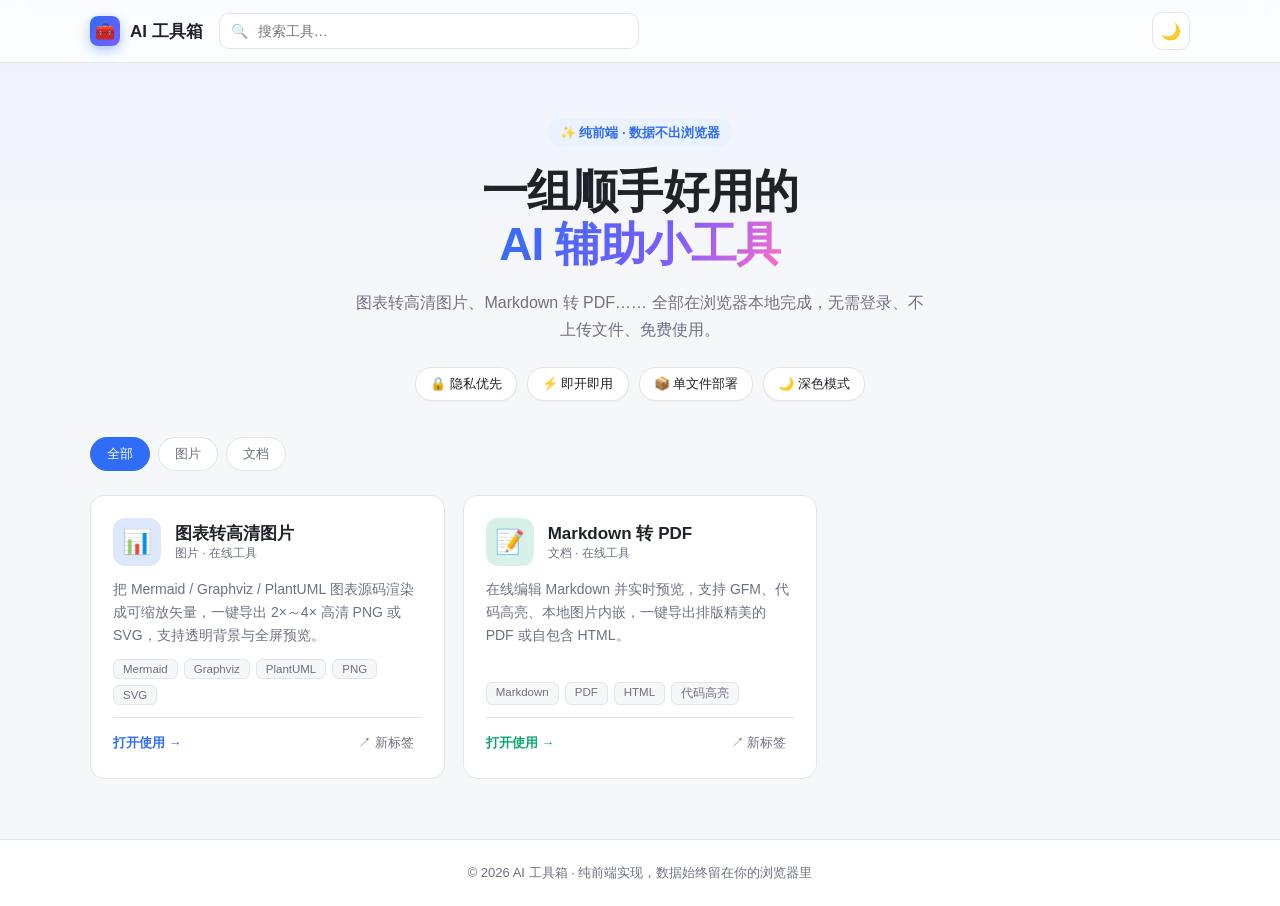
==== index.html @ 4bbd2e4e "chore: init blog with AI tools collection - Add index.html (AI tools hub, pure frontend, data stays " ====
<!DOCTYPE html>
<html lang="zh-CN">
<head>
<meta charset="UTF-8">
<meta name="viewport" content="width=device-width, initial-scale=1.0">
<title>AI 工具箱 · 免费、纯前端的在线工具集</title>
<meta name="description" content="一组免费、纯前端、数据不出浏览器的 AI 辅助小工具：图表转高清图片、Markdown 转 PDF 等。">
<style>
  /* ===== 设计令牌（与各工具统一） ===== */
  :root {
    --bg: #f6f7f9;
    --bg-grad: linear-gradient(180deg, #eef2ff 0%, #f6f7f9 280px);
    --panel: #ffffff;
    --border: #e2e5ea;
    --text: #1f2329;
    --text-muted: #6b7280;
    --accent: #2f6df6;
    --accent-hover: #1f57d8;
    --accent-soft: #eaf1ff;
    --danger: #e5484d;
    --shadow-sm: 0 1px 2px rgba(0,0,0,.04);
    --shadow: 0 4px 14px rgba(0,0,0,.06), 0 1px 3px rgba(0,0,0,.04);
    --shadow-lg: 0 18px 50px rgba(0,0,0,.12);
    --radius: 14px;
  }
  html[data-theme="dark"] {
    --bg: #16171a;
    --bg-grad: linear-gradient(180deg, #1a1c24 0%, #16171a 280px);
    --panel: #1d1f23;
    --border: #2c2f36;
    --text: #e7e9ee;
    --text-muted: #9aa0ac;
    --accent: #4d86ff;
    --accent-hover: #6c98ff;
    --accent-soft: #1e2433;
    --shadow-sm: 0 1px 2px rgba(0,0,0,.3);
    --shadow: 0 4px 14px rgba(0,0,0,.35);
    --shadow-lg: 0 18px 50px rgba(0,0,0,.5);
  }
  * { box-sizing: border-box; margin: 0; padding: 0; }
  body {
    font-family: -apple-system, BlinkMacSystemFont, "Segoe UI", "PingFang SC", "Microsoft YaHei", Roboto, Helvetica, Arial, sans-serif;
    background: var(--bg);
    background-image: var(--bg-grad);
    background-repeat: no-repeat;
    color: var(--text);
    min-height: 100vh;
    transition: background .2s, color .2s;
    -webkit-font-smoothing: antialiased;
  }

  /* ===== 顶部导航 ===== */
  nav {
    position: sticky; top: 0; z-index: 50;
    backdrop-filter: saturate(180%) blur(12px);
    background: color-mix(in srgb, var(--panel) 78%, transparent);
    border-bottom: 1px solid var(--border);
  }
  .nav-inner {
    max-width: 1140px; margin: 0 auto;
    display: flex; align-items: center; gap: 16px;
    padding: 12px 20px;
  }
  .brand {
    display: flex; align-items: center; gap: 10px;
    font-weight: 800; font-size: 17px; white-space: nowrap;
  }
  .brand-mark {
    width: 30px; height: 30px; border-radius: 8px;
    background: linear-gradient(135deg, var(--accent), #7a5cff);
    color: #fff; display: grid; place-items: center;
    font-size: 16px; box-shadow: 0 4px 12px color-mix(in srgb, var(--accent) 40%, transparent);
  }
  .search {
    flex: 1; max-width: 420px; position: relative;
  }
  .search input {
    width: 100%; padding: 9px 14px 9px 38px;
    border: 1px solid var(--border); border-radius: 10px;
    background: var(--panel); color: var(--text);
    font-size: 14px; outline: none; transition: all .15s;
  }
  .search input:focus { border-color: var(--accent); box-shadow: 0 0 0 3px var(--accent-soft); }
  .search .ico { position: absolute; left: 12px; top: 50%; transform: translateY(-50%); opacity: .5; font-size: 14px; }
  .nav-right { display: flex; align-items: center; gap: 8px; margin-left: auto; }
  .icon-btn {
    width: 38px; height: 38px; border-radius: 10px;
    border: 1px solid var(--border); background: var(--panel);
    color: var(--text); cursor: pointer; font-size: 16px;
    display: grid; place-items: center; transition: all .15s;
  }
  .icon-btn:hover { border-color: var(--accent); }

  /* ===== Hero ===== */
  .hero { max-width: 1140px; margin: 0 auto; padding: 56px 20px 28px; text-align: center; }
  .hero .eyebrow {
    display: inline-flex; align-items: center; gap: 6px;
    font-size: 13px; color: var(--accent); font-weight: 600;
    background: var(--accent-soft); padding: 5px 12px; border-radius: 999px;
    margin-bottom: 18px;
  }
  .hero h1 {
    font-size: clamp(30px, 5vw, 46px); line-height: 1.15; font-weight: 800;
    letter-spacing: -0.02em;
  }
  .hero h1 .grad {
    background: linear-gradient(120deg, var(--accent), #7a5cff 60%, #ff6ec7);
    -webkit-background-clip: text; background-clip: text; -webkit-text-fill-color: transparent;
  }
  .hero p { margin: 18px auto 0; max-width: 580px; color: var(--text-muted); font-size: 16px; line-height: 1.7; }
  .badges { display: flex; gap: 10px; justify-content: center; flex-wrap: wrap; margin-top: 24px; }
  .badge {
    font-size: 13px; color: var(--text); background: var(--panel);
    border: 1px solid var(--border); padding: 7px 14px; border-radius: 999px;
    box-shadow: var(--shadow-sm); display: inline-flex; gap: 6px; align-items: center;
  }

  /* ===== 分类筛选 ===== */
  .filters {
    max-width: 1140px; margin: 8px auto 0; padding: 0 20px;
    display: flex; gap: 8px; flex-wrap: wrap;
  }
  .chip {
    padding: 7px 16px; border-radius: 999px; cursor: pointer;
    border: 1px solid var(--border); background: var(--panel);
    color: var(--text-muted); font-size: 13px; font-weight: 500;
    transition: all .15s;
  }
  .chip:hover { color: var(--text); border-color: var(--accent); }
  .chip.active { background: var(--accent); color: #fff; border-color: var(--accent); }

  /* ===== 工具网格 ===== */
  .tools-wrap { max-width: 1140px; margin: 0 auto; padding: 24px 20px 60px; }
  .grid {
    display: grid; gap: 18px;
    grid-template-columns: repeat(auto-fill, minmax(300px, 1fr));
  }
  .card {
    background: var(--panel); border: 1px solid var(--border);
    border-radius: var(--radius); padding: 22px;
    cursor: pointer; transition: all .2s ease;
    display: flex; flex-direction: column; gap: 12px;
    position: relative; overflow: hidden;
  }
  .card::before {
    content: ''; position: absolute; inset: 0; border-radius: var(--radius);
    background: linear-gradient(135deg, color-mix(in srgb, var(--card-color, var(--accent)) 22%, transparent), transparent 45%);
    opacity: 0; transition: opacity .2s; pointer-events: none;
  }
  .card:hover { transform: translateY(-3px); box-shadow: var(--shadow-lg); border-color: var(--card-color, var(--accent)); }
  .card:hover::before { opacity: .12; }
  .card-head { display: flex; align-items: center; gap: 14px; }
  .card-icon {
    width: 48px; height: 48px; border-radius: 12px; flex-shrink: 0;
    display: grid; place-items: center; font-size: 24px;
    background: color-mix(in srgb, var(--card-color, var(--accent)) 16%, transparent);
    color: var(--card-color, var(--accent));
  }
  .card-title { font-size: 17px; font-weight: 700; }
  .card-cat { font-size: 12px; color: var(--text-muted); }
  .card-desc { color: var(--text-muted); font-size: 14px; line-height: 1.65; flex: 1; }
  .card-tags { display: flex; gap: 6px; flex-wrap: wrap; }
  .tag {
    font-size: 11.5px; color: var(--text-muted);
    background: var(--bg); border: 1px solid var(--border);
    padding: 3px 9px; border-radius: 6px;
  }
  .card-cta {
    display: flex; align-items: center; justify-content: space-between;
    padding-top: 12px; border-top: 1px solid var(--border);
    font-size: 13px; color: var(--card-color, var(--accent)); font-weight: 600;
  }
  .card-cta .new-tab {
    color: var(--text-muted); font-weight: 500;
    padding: 4px 8px; border-radius: 6px; transition: all .15s;
  }
  .card-cta .new-tab:hover { color: var(--accent); background: var(--accent-soft); }

  .empty { text-align: center; color: var(--text-muted); padding: 60px 20px; font-size: 14px; }

  /* ===== footer ===== */
  footer {
    border-top: 1px solid var(--border); background: var(--panel);
    padding: 24px 20px; text-align: center; color: var(--text-muted); font-size: 13px;
  }
  footer a { color: var(--accent); text-decoration: none; }

  /* ===== 嵌入覆盖层 ===== */
  .embed-overlay {
    position: fixed; inset: 0; z-index: 200;
    background: var(--bg);
    display: none; flex-direction: column;
  }
  .embed-overlay.show { display: flex; }
  .embed-bar {
    display: flex; align-items: center; gap: 10px;
    padding: 8px 12px; background: var(--panel);
    border-bottom: 1px solid var(--border); flex-wrap: wrap;
  }
  .embed-title { display: flex; align-items: center; gap: 8px; font-weight: 700; font-size: 14px; }
  .embed-title .em-ico { font-size: 18px; }
  .embed-actions { margin-left: auto; display: flex; gap: 6px; }
  .embed-btn {
    padding: 7px 12px; font-size: 13px; cursor: pointer;
    border: 1px solid var(--border); background: var(--panel);
    color: var(--text); border-radius: 8px; font-weight: 500;
    display: inline-flex; gap: 5px; align-items: center; transition: all .15s;
  }
  .embed-btn:hover { border-color: var(--accent); color: var(--accent); }
  .embed-btn.close { background: var(--accent); color: #fff; border-color: var(--accent); }
  .embed-btn.close:hover { background: var(--accent-hover); }
  .embed-frame { flex: 1; border: none; width: 100%; background: var(--bg); }

  @media (max-width: 640px) {
    .hero { padding: 40px 18px 20px; }
    .search { display: none; }
    .brand { font-size: 15px; }
  }
</style>
</head>
<body>
  <nav>
    <div class="nav-inner">
      <div class="brand">
        <span class="brand-mark">🧰</span>
        <span>AI 工具箱</span>
      </div>
      <label class="search">
        <span class="ico">🔍</span>
        <input id="searchInput" type="text" placeholder="搜索工具…" autocomplete="off">
      </label>
      <div class="nav-right">
        <button class="icon-btn" id="themeToggle" title="切换深色 / 浅色">🌙</button>
      </div>
    </div>
  </nav>

  <section class="hero">
    <span class="eyebrow">✨ 纯前端 · 数据不出浏览器</span>
    <h1>一组顺手好用的<br><span class="grad">AI 辅助小工具</span></h1>
    <p>图表转高清图片、Markdown 转 PDF…… 全部在浏览器本地完成，无需登录、不上传文件、免费使用。</p>
    <div class="badges">
      <span class="badge">🔒 隐私优先</span>
      <span class="badge">⚡️ 即开即用</span>
      <span class="badge">📦 单文件部署</span>
      <span class="badge">🌙 深色模式</span>
    </div>
  </section>

  <div class="filters" id="filters"></div>

  <div class="tools-wrap">
    <div class="grid" id="grid"></div>
    <div class="empty" id="empty" style="display:none">没有找到匹配的工具 🤔</div>
  </div>

  <footer>
    <p>© <span id="year"></span> AI 工具箱 · 纯前端实现，数据始终留在你的浏览器里</p>
  </footer>

  <!-- 工具嵌入覆盖层 -->
  <div class="embed-overlay" id="embedOverlay">
    <div class="embed-bar">
      <button class="embed-btn" id="embedBack" title="返回工具箱">← 返回</button>
      <div class="embed-title"><span class="em-ico" id="embedIcon">🧰</span><span id="embedName">工具</span></div>
      <div class="embed-actions">
        <button class="embed-btn" id="embedReload" title="重新加载">⟳ 刷新</button>
        <a class="embed-btn" id="embedNewTab" href="#" target="_blank" rel="noopener" title="在新标签打开">↗ 新标签</a>
        <button class="embed-btn close" id="embedClose" title="关闭 (Esc)">✕ 关闭</button>
      </div>
    </div>
    <iframe class="embed-frame" id="embedFrame" title="工具"></iframe>
  </div>

<script>
/* ============================================================
   工具箱首页
   · 卡片网格展示工具，点击 → 全屏 iframe 嵌入
   · 支持搜索、分类筛选、深色模式（localStorage）
   · 新增工具：在下方 TOOLS 数组里加一项即可
   ============================================================ */

/* ---------- 工具数据（在此增删工具） ---------- */
const TOOLS = [
  {
    id: 'diagram',
    name: '图表转高清图片',
    icon: '📊',
    cat: '图片',
    color: '#2f6df6',
    url: 'photo/diagram-converter.html',
    desc: '把 Mermaid / Graphviz / PlantUML 图表源码渲染成可缩放矢量，一键导出 2×～4× 高清 PNG 或 SVG，支持透明背景与全屏预览。',
    tags: ['Mermaid', 'Graphviz', 'PlantUML', 'PNG', 'SVG'],
  },
  {
    id: 'md2pdf',
    name: 'Markdown 转 PDF',
    icon: '📝',
    cat: '文档',
    color: '#0aa66e',
    url: 'photo/md2PdfV2/index.html',
    desc: '在线编辑 Markdown 并实时预览，支持 GFM、代码高亮、本地图片内嵌，一键导出排版精美的 PDF 或自包含 HTML。',
    tags: ['Markdown', 'PDF', 'HTML', '代码高亮'],
  },
];

/* ---------- 主题 ---------- */
function applyTheme(t) {
  document.documentElement.setAttribute('data-theme', t);
  document.getElementById('themeToggle').textContent = t === 'dark' ? '☀️' : '🌙';
  try { localStorage.setItem('aitools-theme', t); } catch (e) {}
}
document.getElementById('themeToggle').onclick = () => {
  const cur = document.documentElement.getAttribute('data-theme') || 'light';
  applyTheme(cur === 'dark' ? 'light' : 'dark');
};
let savedTheme = null;
try { savedTheme = localStorage.getItem('aitools-theme'); } catch (e) {}
applyTheme(savedTheme || (window.matchMedia && window.matchMedia('(prefers-color-scheme: dark)').matches ? 'dark' : 'light'));

/* ---------- 分类筛选 ---------- */
const CATS = ['全部', ...Array.from(new Set(TOOLS.map(t => t.cat)))];
const filtersEl = document.getElementById('filters');
let activeCat = '全部';
CATS.forEach(c => {
  const b = document.createElement('button');
  b.className = 'chip' + (c === '全部' ? ' active' : '');
  b.textContent = c;
  b.onclick = () => { activeCat = c; render(); };
  filtersEl.appendChild(b);
});

/* ---------- 渲染卡片 ---------- */
const grid = document.getElementById('grid');
const emptyEl = document.getElementById('empty');
const searchInput = document.getElementById('searchInput');
let keyword = '';

function render() {
  // 更新分类高亮
  filtersEl.querySelectorAll('.chip').forEach((b, i) => b.classList.toggle('active', CATS[i] === activeCat));

  const kw = keyword.trim().toLowerCase();
  const list = TOOLS.filter(t => {
    const catOk = activeCat === '全部' || t.cat === activeCat;
    const kwOk = !kw || (t.name + t.desc + t.tags.join(' ') + t.cat).toLowerCase().includes(kw);
    return catOk && kwOk;
  });

  grid.innerHTML = '';
  emptyEl.style.display = list.length ? 'none' : 'block';

  list.forEach(t => {
    const card = document.createElement('div');
    card.className = 'card';
    card.style.setProperty('--card-color', t.color);
    card.innerHTML = `
      <div class="card-head">
        <div class="card-icon">${t.icon}</div>
        <div>
          <div class="card-title">${t.name}</div>
          <div class="card-cat">${t.cat} · 在线工具</div>
        </div>
      </div>
      <div class="card-desc">${t.desc}</div>
      <div class="card-tags">${t.tags.map(x => `<span class="tag">${x}</span>`).join('')}</div>
      <div class="card-cta">
        <span>打开使用 →</span>
        <span class="new-tab" data-open="1">↗ 新标签</span>
      </div>`;
    card.onclick = (e) => {
      if (e.target.dataset.open === '1') {
        e.stopPropagation();
        window.open(t.url, '_blank', 'noopener');
      } else {
        openEmbed(t);
      }
    };
    grid.appendChild(card);
  });
}

searchInput.addEventListener('input', () => { keyword = searchInput.value; render(); });

/* ---------- 嵌入覆盖层 ---------- */
const overlay = document.getElementById('embedOverlay');
const frame = document.getElementById('embedFrame');
let currentTool = null;

function openEmbed(t) {
  currentTool = t;
  document.getElementById('embedIcon').textContent = t.icon;
  document.getElementById('embedName').textContent = t.name;
  document.getElementById('embedNewTab').href = t.url;
  frame.src = t.url;
  overlay.classList.add('show');
  document.body.style.overflow = 'hidden';
  if (location.hash !== '#' + t.id) history.replaceState(null, '', '#' + t.id);
}
function closeEmbed() {
  overlay.classList.remove('show');
  document.body.style.overflow = '';
  frame.src = 'about:blank';
  if (location.hash) history.replaceState(null, '', location.pathname);
}
document.getElementById('embedClose').onclick = closeEmbed;
document.getElementById('embedBack').onclick = closeEmbed;
document.getElementById('embedReload').onclick = () => { if (currentTool) frame.src = currentTool.url; };
document.addEventListener('keydown', e => { if (e.key === 'Escape' && overlay.classList.contains('show')) closeEmbed(); });

/* ---------- 启动 ---------- */
document.getElementById('year').textContent = new Date().getFullYear();
render();
// 支持 #工具id 直接打开
const hashId = location.hash.replace('#', '');
if (hashId) {
  const t = TOOLS.find(x => x.id === hashId);
  if (t) openEmbed(t);
}
</script>
</body>
</html>
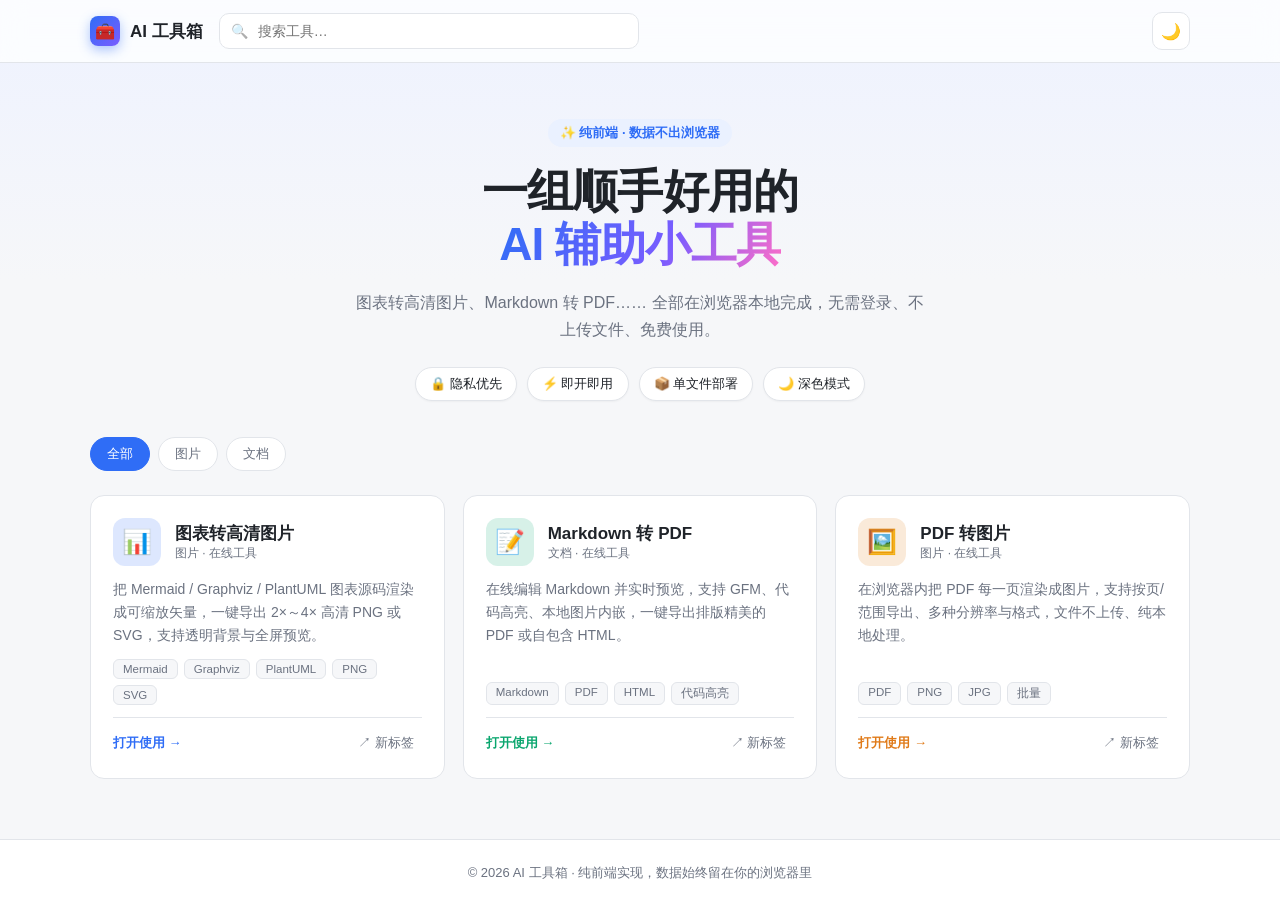
==== commit 29daee62: "refactor: move md2pdf to root, add PDF→image tool to homepage - Move photo/md2PdfV2 → md2pdf/ (docum" ====
--- a/index.html
+++ b/index.html
@@ -298,9 +298,19 @@
     icon: '📝',
     cat: '文档',
     color: '#0aa66e',
-    url: 'photo/md2PdfV2/index.html',
+    url: 'md2pdf/index.html',
     desc: '在线编辑 Markdown 并实时预览，支持 GFM、代码高亮、本地图片内嵌，一键导出排版精美的 PDF 或自包含 HTML。',
     tags: ['Markdown', 'PDF', 'HTML', '代码高亮'],
+  },
+  {
+    id: 'pdf2image',
+    name: 'PDF 转图片',
+    icon: '🖼️',
+    cat: '图片',
+    color: '#e07a18',
+    url: 'photo/pdf2imageV2.html',
+    desc: '在浏览器内把 PDF 每一页渲染成图片，支持按页/范围导出、多种分辨率与格式，文件不上传、纯本地处理。',
+    tags: ['PDF', 'PNG', 'JPG', '批量'],
   },
 ];
 
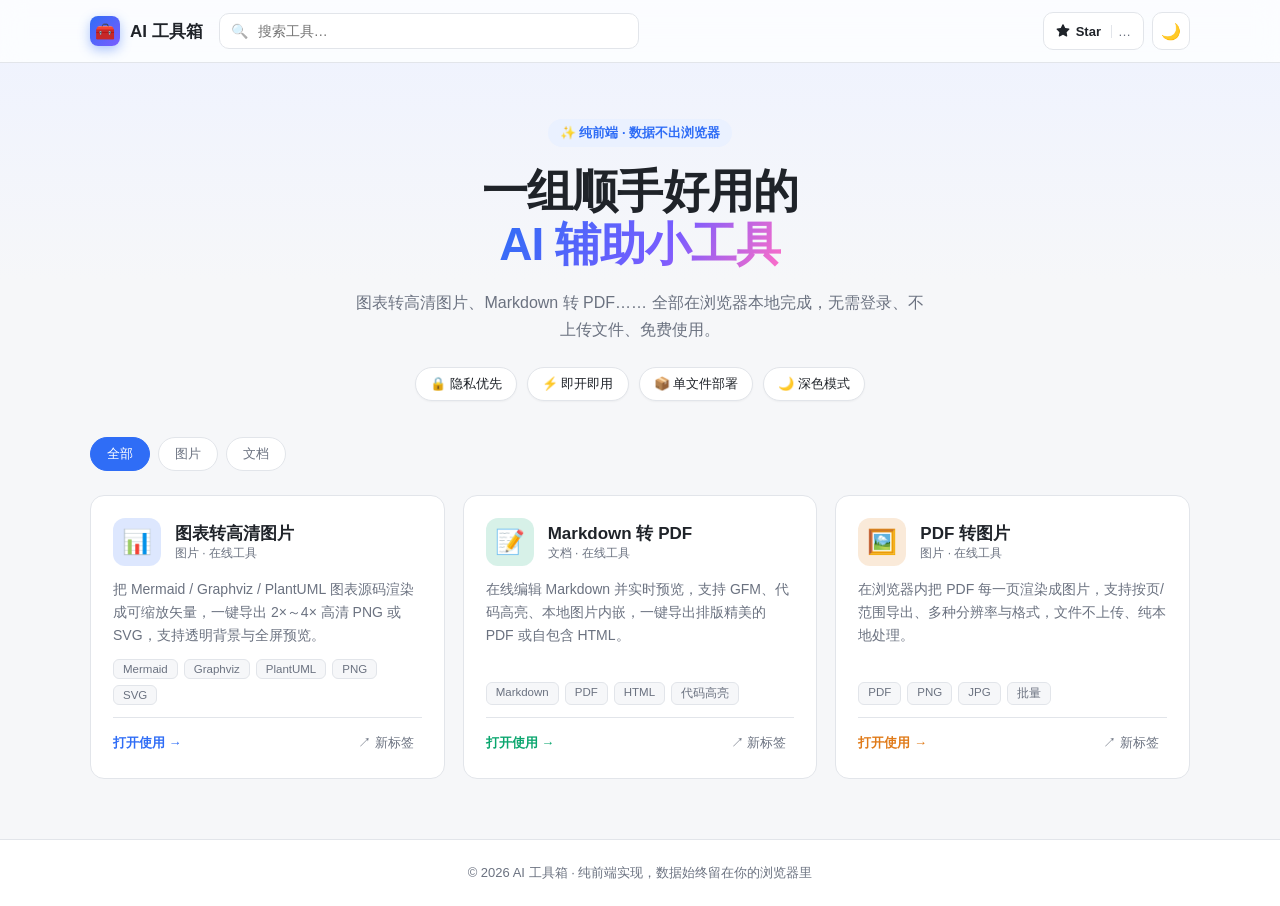
==== commit 932d1f55: "feat: add GitHub Star button + back-to-toolbox on every tool page Homepage - Add 'Star on GitHub' bu" ====
--- a/index.html
+++ b/index.html
@@ -90,6 +90,19 @@
     display: grid; place-items: center; transition: all .15s;
   }
   .icon-btn:hover { border-color: var(--accent); }
+  .star-btn {
+    display: inline-flex; align-items: center; gap: 6px;
+    height: 38px; padding: 0 12px;
+    border: 1px solid var(--border); border-radius: 10px;
+    background: var(--panel); color: var(--text);
+    font-size: 13px; font-weight: 600; line-height: 1;
+    text-decoration: none; transition: all .15s;
+  }
+  .star-btn:hover { border-color: #f5a623; color: #f5a623; }
+  .star-btn .star-count {
+    font-weight: 500; color: var(--text-muted);
+    padding-left: 6px; margin-left: 4px; border-left: 1px solid var(--border);
+  }
 
   /* ===== Hero ===== */
   .hero { max-width: 1140px; margin: 0 auto; padding: 56px 20px 28px; text-align: center; }
@@ -230,6 +243,13 @@
         <input id="searchInput" type="text" placeholder="搜索工具…" autocomplete="off">
       </label>
       <div class="nav-right">
+        <a class="star-btn" id="starBtn" href="https://github.com/minybear/ai-blog" target="_blank" rel="noopener" title="在 GitHub 上 Star 这个项目">
+          <svg viewBox="0 0 16 16" width="14" height="14" aria-hidden="true">
+            <path fill="currentColor" d="M8 .25a.75.75 0 0 1 .673.418l1.882 3.815 4.21.612a.75.75 0 0 1 .416 1.279l-3.046 2.97.719 4.192a.75.75 0 0 1-1.088.791L8 12.347l-3.766 1.98a.75.75 0 0 1-1.088-.79l.72-4.194L.818 6.374a.75.75 0 0 1 .416-1.28l4.21-.611L7.327.668A.75.75 0 0 1 8 .25Z"/>
+          </svg>
+          <span>Star</span>
+          <span class="star-count" id="starCount" aria-hidden="true">…</span>
+        </a>
         <button class="icon-btn" id="themeToggle" title="切换深色 / 浅色">🌙</button>
       </div>
     </div>
@@ -320,6 +340,30 @@
   document.getElementById('themeToggle').textContent = t === 'dark' ? '☀️' : '🌙';
   try { localStorage.setItem('aitools-theme', t); } catch (e) {}
 }
+
+/* ---------- GitHub Star 计数（静默拉取，失败则隐藏数字） ---------- */
+(function fetchStarCount() {
+  const el = document.getElementById('starCount');
+  if (!el) return;
+  // GitHub 公开 API，无需 token，但有 60/h 匿名限流；缓存 30 分钟
+  const KEY = 'aitools-stars-cache-v1';
+  try {
+    const cached = JSON.parse(localStorage.getItem(KEY) || 'null');
+    if (cached && Date.now() - cached.ts < 30 * 60 * 1000) {
+      el.textContent = cached.count;
+      return;
+    }
+  } catch (e) {}
+  fetch('https://api.github.com/repos/minybear/ai-blog')
+    .then(r => r.ok ? r.json() : null)
+    .then(data => {
+      if (!data || typeof data.stargazers_count !== 'number') return;
+      const n = data.stargazers_count;
+      el.textContent = n >= 1000 ? (n / 1000).toFixed(1) + 'k' : String(n);
+      try { localStorage.setItem(KEY, JSON.stringify({ ts: Date.now(), count: el.textContent })); } catch (e) {}
+    })
+    .catch(() => { /* 静默失败：保留 … 即可 */ });
+})();
 document.getElementById('themeToggle').onclick = () => {
   const cur = document.documentElement.getAttribute('data-theme') || 'light';
   applyTheme(cur === 'dark' ? 'light' : 'dark');
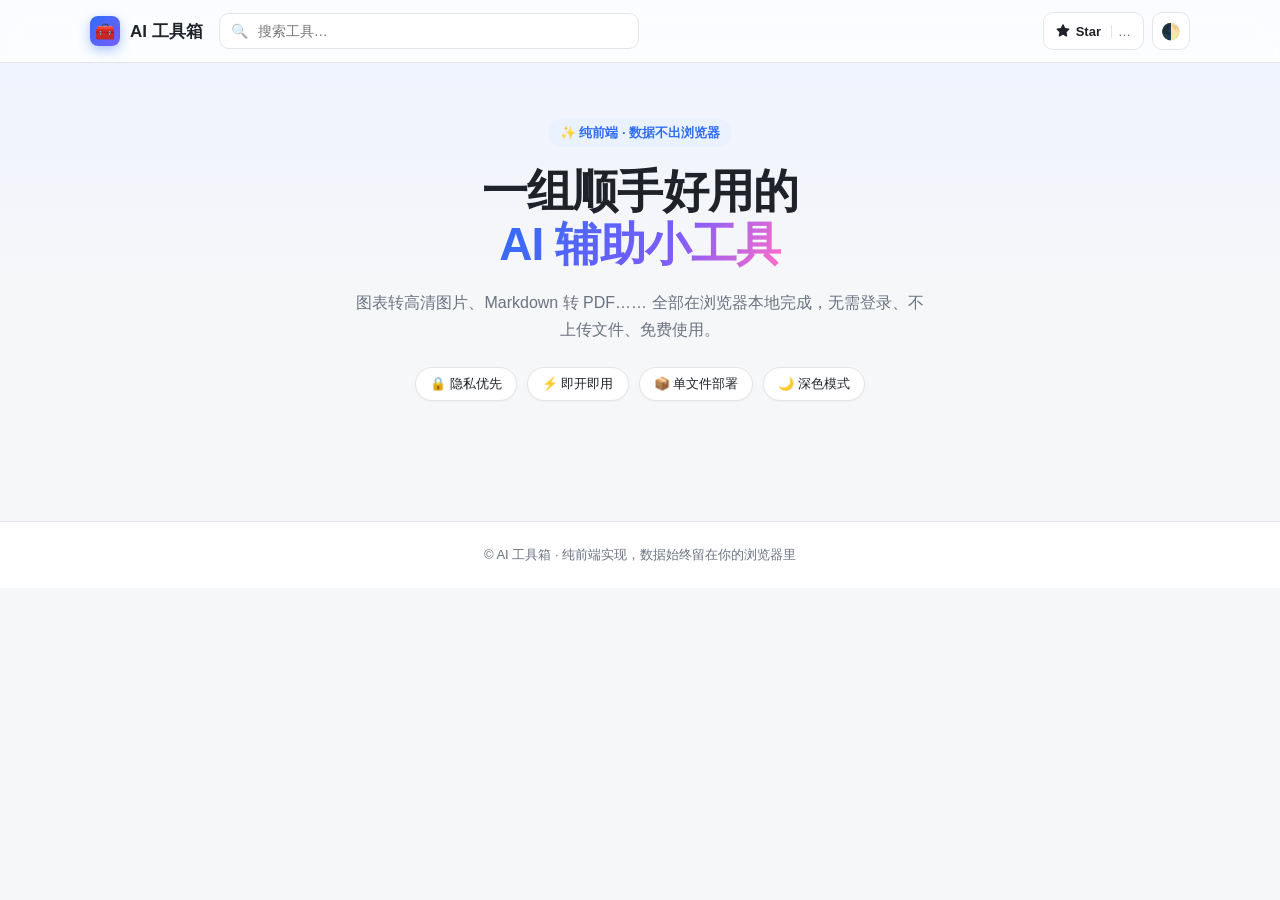
==== commit cf24ff81: "feat(theme): unify dark/light/auto across homepage + all sub-tools Add shared theme.js providing AIT" ====
--- a/index.html
+++ b/index.html
@@ -230,6 +230,7 @@
     .brand { font-size: 15px; }
   }
 </style>
+<script src="theme.js"></script>
 </head>
 <body>
   <nav>
@@ -250,7 +251,7 @@
           <span>Star</span>
           <span class="star-count" id="starCount" aria-hidden="true">…</span>
         </a>
-        <button class="icon-btn" id="themeToggle" title="切换深色 / 浅色">🌙</button>
+        <button class="icon-btn" id="themeToggle" title="切换主题：自动 / 浅色 / 深色">🌓</button>
       </div>
     </div>
   </nav>
@@ -334,25 +335,26 @@
   },
 ];
 
-/* ---------- 主题 ---------- */
-function applyTheme(t) {
-  document.documentElement.setAttribute('data-theme', t);
-  document.getElementById('themeToggle').textContent = t === 'dark' ? '☀️' : '🌙';
-  try { localStorage.setItem('aitools-theme', t); } catch (e) {}
+/* ---------- 主题（由 theme.js 提供 AIToolsTheme API） ---------- */
+const themeIcon = { auto: '🌓', light: '☀️', dark: '🌙' };
+function paintThemeBtn() {
+  const mode = window.AIToolsTheme.get();
+  document.getElementById('themeToggle').textContent = themeIcon[mode] || '🌓';
 }
-
-/* ---------- GitHub Star 计数（静默拉取，失败则隐藏数字） ---------- */
+document.getElementById('themeToggle').onclick = () => {
+  window.AIToolsTheme.cycle();
+};
+window.AIToolsTheme.subscribe(paintThemeBtn);
+paintThemeBtn();
+
+/* ---------- GitHub Star 计数（静默拉取，失败则保留 …） ---------- */
 (function fetchStarCount() {
   const el = document.getElementById('starCount');
   if (!el) return;
-  // GitHub 公开 API，无需 token，但有 60/h 匿名限流；缓存 30 分钟
   const KEY = 'aitools-stars-cache-v1';
   try {
     const cached = JSON.parse(localStorage.getItem(KEY) || 'null');
-    if (cached && Date.now() - cached.ts < 30 * 60 * 1000) {
-      el.textContent = cached.count;
-      return;
-    }
+    if (cached && Date.now() - cached.ts < 30 * 60 * 1000) { el.textContent = cached.count; return; }
   } catch (e) {}
   fetch('https://api.github.com/repos/minybear/ai-blog')
     .then(r => r.ok ? r.json() : null)
@@ -362,15 +364,8 @@
       el.textContent = n >= 1000 ? (n / 1000).toFixed(1) + 'k' : String(n);
       try { localStorage.setItem(KEY, JSON.stringify({ ts: Date.now(), count: el.textContent })); } catch (e) {}
     })
-    .catch(() => { /* 静默失败：保留 … 即可 */ });
+    .catch(() => {});
 })();
-document.getElementById('themeToggle').onclick = () => {
-  const cur = document.documentElement.getAttribute('data-theme') || 'light';
-  applyTheme(cur === 'dark' ? 'light' : 'dark');
-};
-let savedTheme = null;
-try { savedTheme = localStorage.getItem('aitools-theme'); } catch (e) {}
-applyTheme(savedTheme || (window.matchMedia && window.matchMedia('(prefers-color-scheme: dark)').matches ? 'dark' : 'light'));
 
 /* ---------- 分类筛选 ---------- */
 const CATS = ['全部', ...Array.from(new Set(TOOLS.map(t => t.cat)))];
@@ -450,6 +445,14 @@
   overlay.classList.add('show');
   document.body.style.overflow = 'hidden';
   if (location.hash !== '#' + t.id) history.replaceState(null, '', '#' + t.id);
+  // 工具页加载完成后，把当前主题同步过去（避免用户切过主题后打开工具时不一致）
+  frame.addEventListener('load', () => {
+    try {
+      frame.contentWindow && frame.contentWindow.postMessage(
+        { type: 'aitools:theme', mode: window.AIToolsTheme.get() }, '*'
+      );
+    } catch (_) {}
+  }, { once: true });
 }
 function closeEmbed() {
   overlay.classList.remove('show');
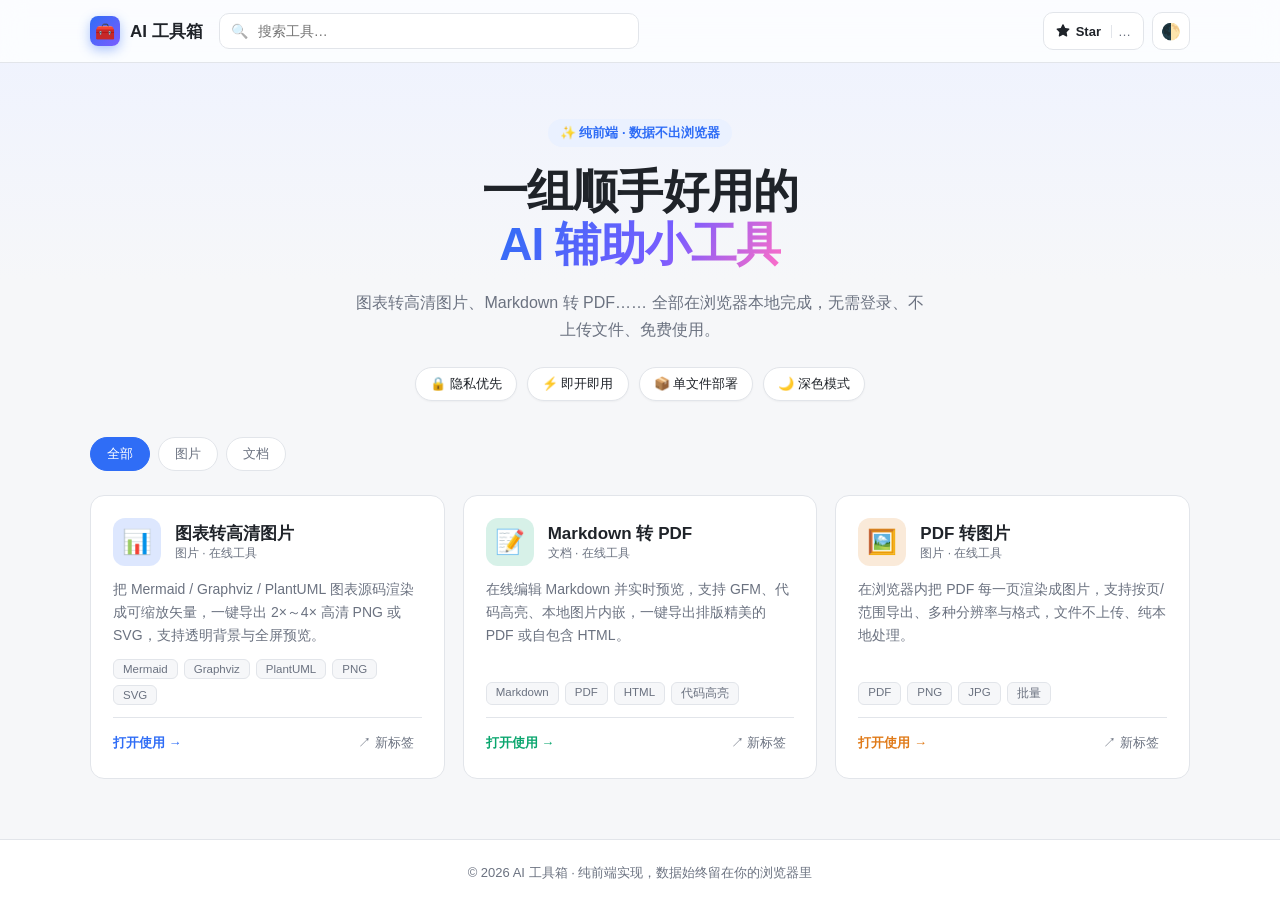
==== commit bc8dffbf: "fix(theme): inline theme.js into HTML files to bypass IPGuard encryption The standalone theme.js fil" ====
--- a/index.html
+++ b/index.html
@@ -230,7 +230,73 @@
     .brand { font-size: 15px; }
   }
 </style>
-<script src="theme.js"></script>
+<script>
+/* theme.js — 全站统一主题同步（内联版，避免单独 JS 文件被 IPGuard 加密） */
+try {
+  (function () {
+    var KEY = 'aitools-theme';
+    var MSG = 'aitools:theme';
+    var current = 'auto';
+    function resolve(t, sysDark) { return (t === 'dark' || t === 'light') ? t : (sysDark ? 'dark' : 'light'); }
+    function sysDark() { return !!(window.matchMedia && window.matchMedia('(prefers-color-scheme: dark)').matches); }
+    function read() { try { return localStorage.getItem(KEY) || 'auto'; } catch (e) { return 'auto'; } }
+    function write(v) { try { localStorage.setItem(KEY, v); } catch (e) {} }
+    function apply(value) {
+      current = value || 'auto';
+      var eff = resolve(current, sysDark());
+      var root = document.documentElement;
+      root.setAttribute('data-theme', eff);
+      root.setAttribute('data-theme-mode', current);
+      document.dispatchEvent(new CustomEvent('aitools:themechange', { detail: { mode: current, effective: eff } }));
+    }
+    window.addEventListener('storage', function (e) { if (e.key === KEY) apply(e.newValue || 'auto'); });
+    window.addEventListener('message', function (e) {
+      var d = e.data; if (!d || d.type !== MSG) return;
+      if (d.mode) { write(d.mode); apply(d.mode); }
+    });
+    if (window.matchMedia) {
+      var mq = window.matchMedia('(prefers-color-scheme: dark)');
+      var onSys = function () { if (current === 'auto') apply('auto'); };
+      if (mq.addEventListener) mq.addEventListener('change', onSys);
+      else if (mq.addListener) mq.addListener(onSys);
+    }
+    apply(read());
+    function broadcast(mode) {
+      document.querySelectorAll('iframe').forEach(function (f) {
+        try { f.contentWindow && f.contentWindow.postMessage({ type: MSG, mode: mode }, '*'); } catch (_) {}
+      });
+      if (window.parent && window.parent !== window) {
+        try { window.parent.postMessage({ type: MSG, mode: mode }, '*'); } catch (_) {}
+      }
+    }
+    window.AIToolsTheme = {
+      get: function () { return current; },
+      effective: function () { return document.documentElement.getAttribute('data-theme'); },
+      set: function (mode) {
+        mode = (mode === 'light' || mode === 'dark' || mode === 'auto') ? mode : 'auto';
+        write(mode); apply(mode); broadcast(mode);
+      },
+      toggle: function () { var eff = document.documentElement.getAttribute('data-theme'); this.set(eff === 'dark' ? 'light' : 'dark'); },
+      cycle: function () { this.set(current === 'auto' ? 'light' : current === 'light' ? 'dark' : 'auto'); },
+      subscribe: function (fn) {
+        var h = function (e) { fn(e.detail); };
+        document.addEventListener('aitools:themechange', h);
+        return function () { document.removeEventListener('aitools:themechange', h); };
+      }
+    };
+  })();
+} catch (e) {
+  if (window.console && console.error) console.error('[theme] init failed:', e);
+  if (!window.AIToolsTheme) {
+    window.AIToolsTheme = {
+      get: function () { return 'auto'; },
+      effective: function () { return 'light'; },
+      set: function () {}, toggle: function () {}, cycle: function () {},
+      subscribe: function () { return function () {}; }
+    };
+  }
+}
+</script>
 </head>
 <body>
   <nav>
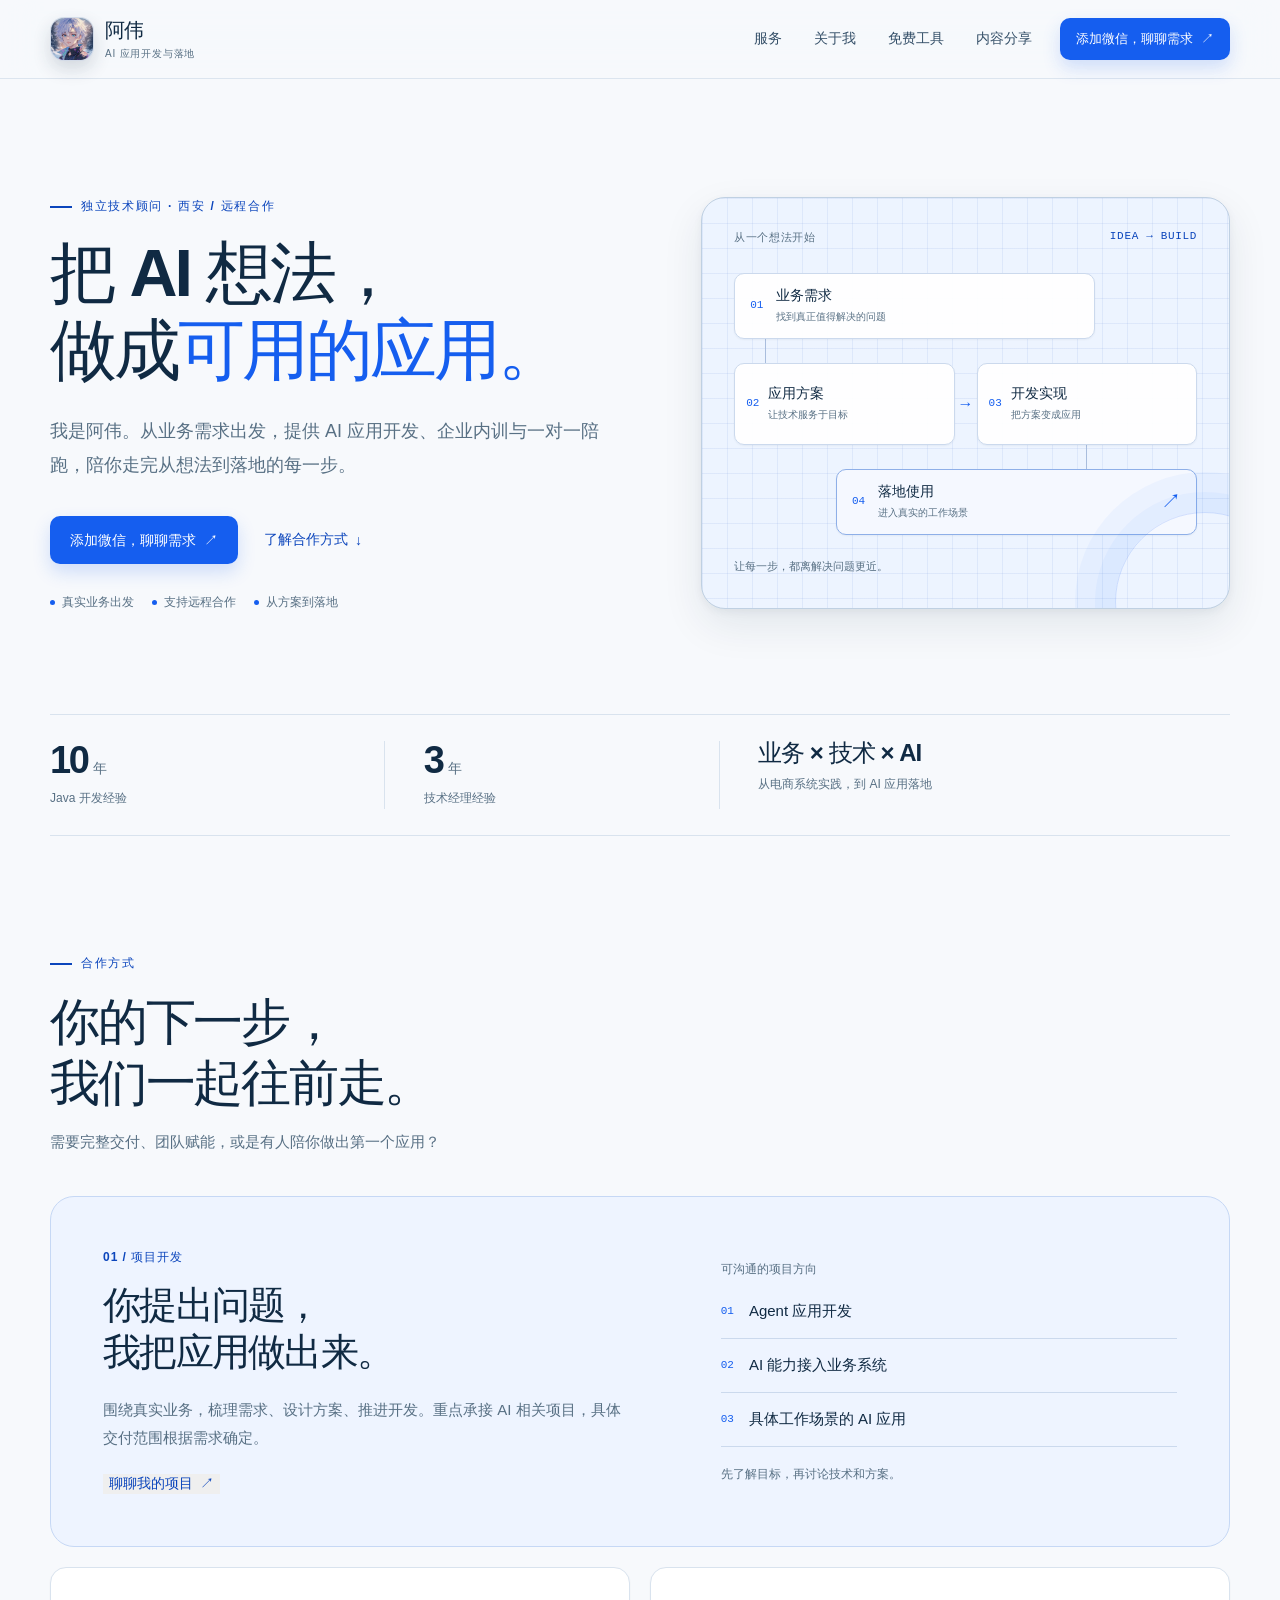
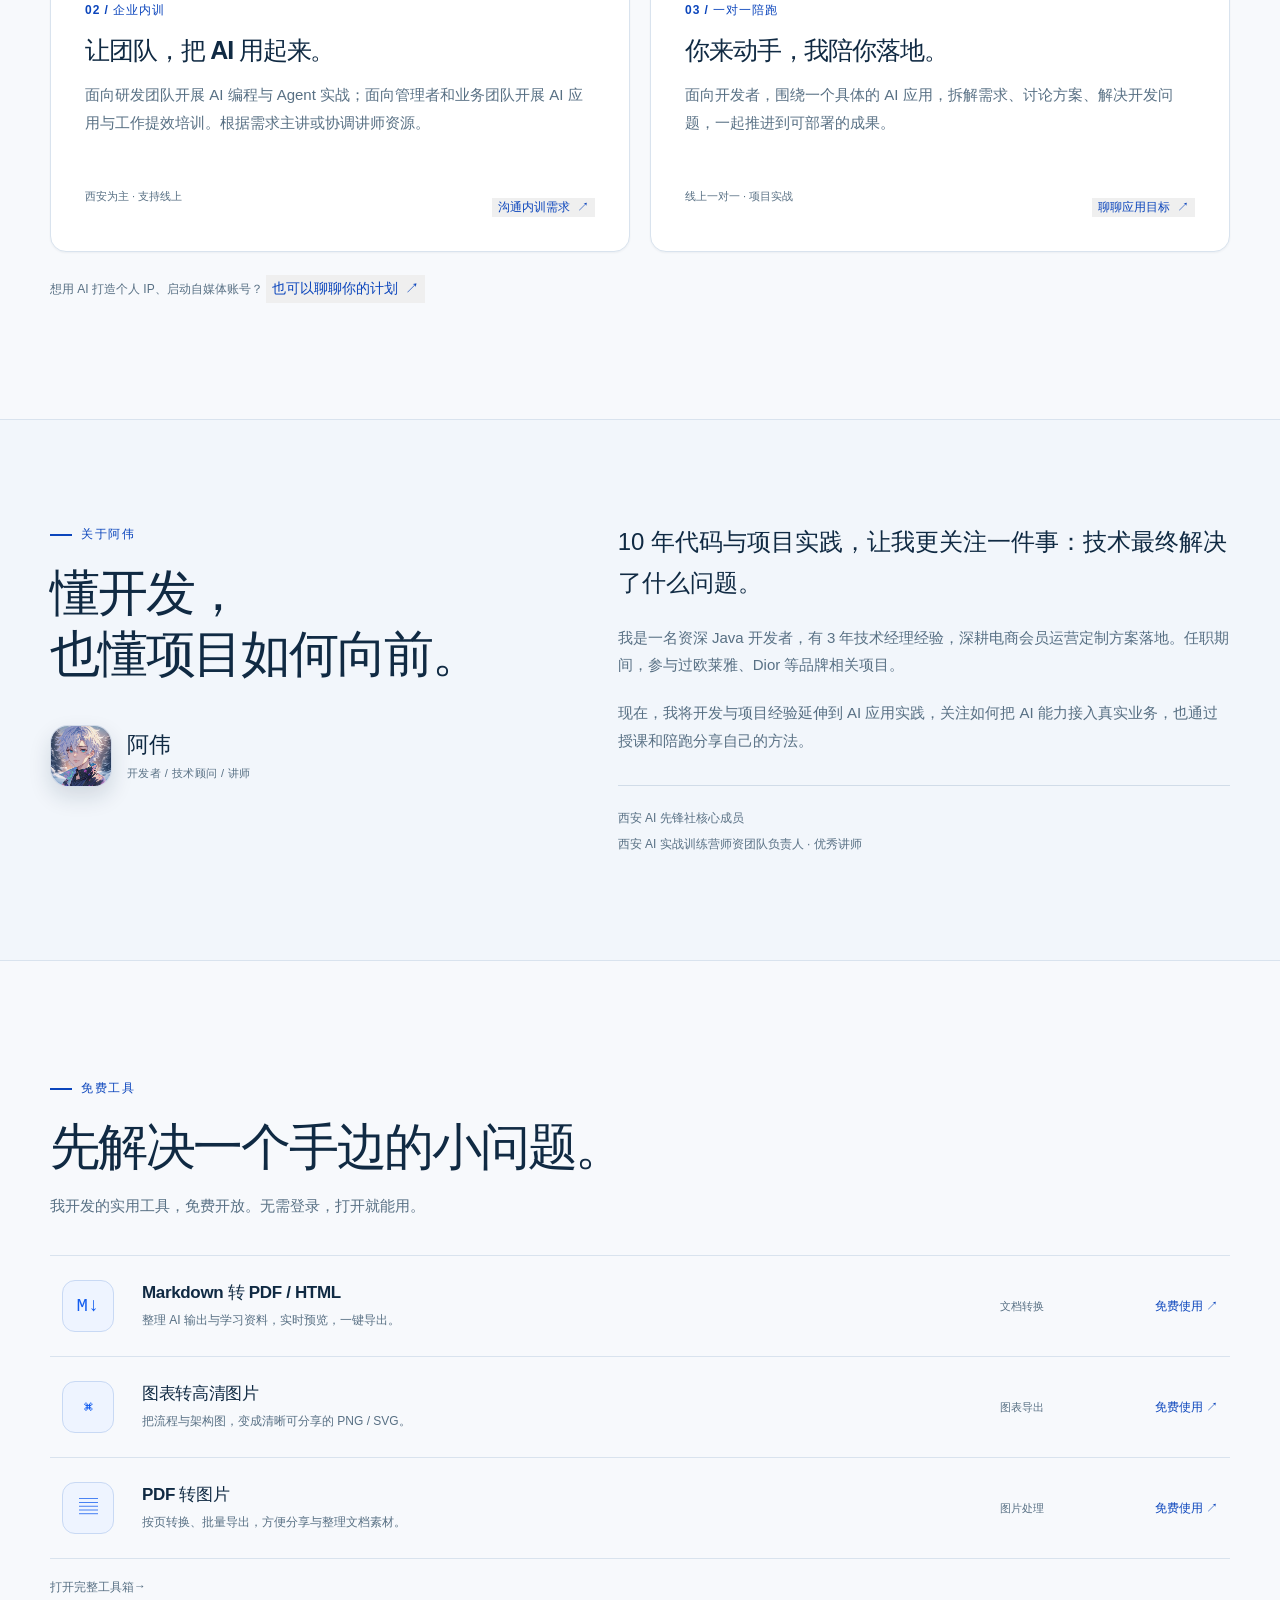
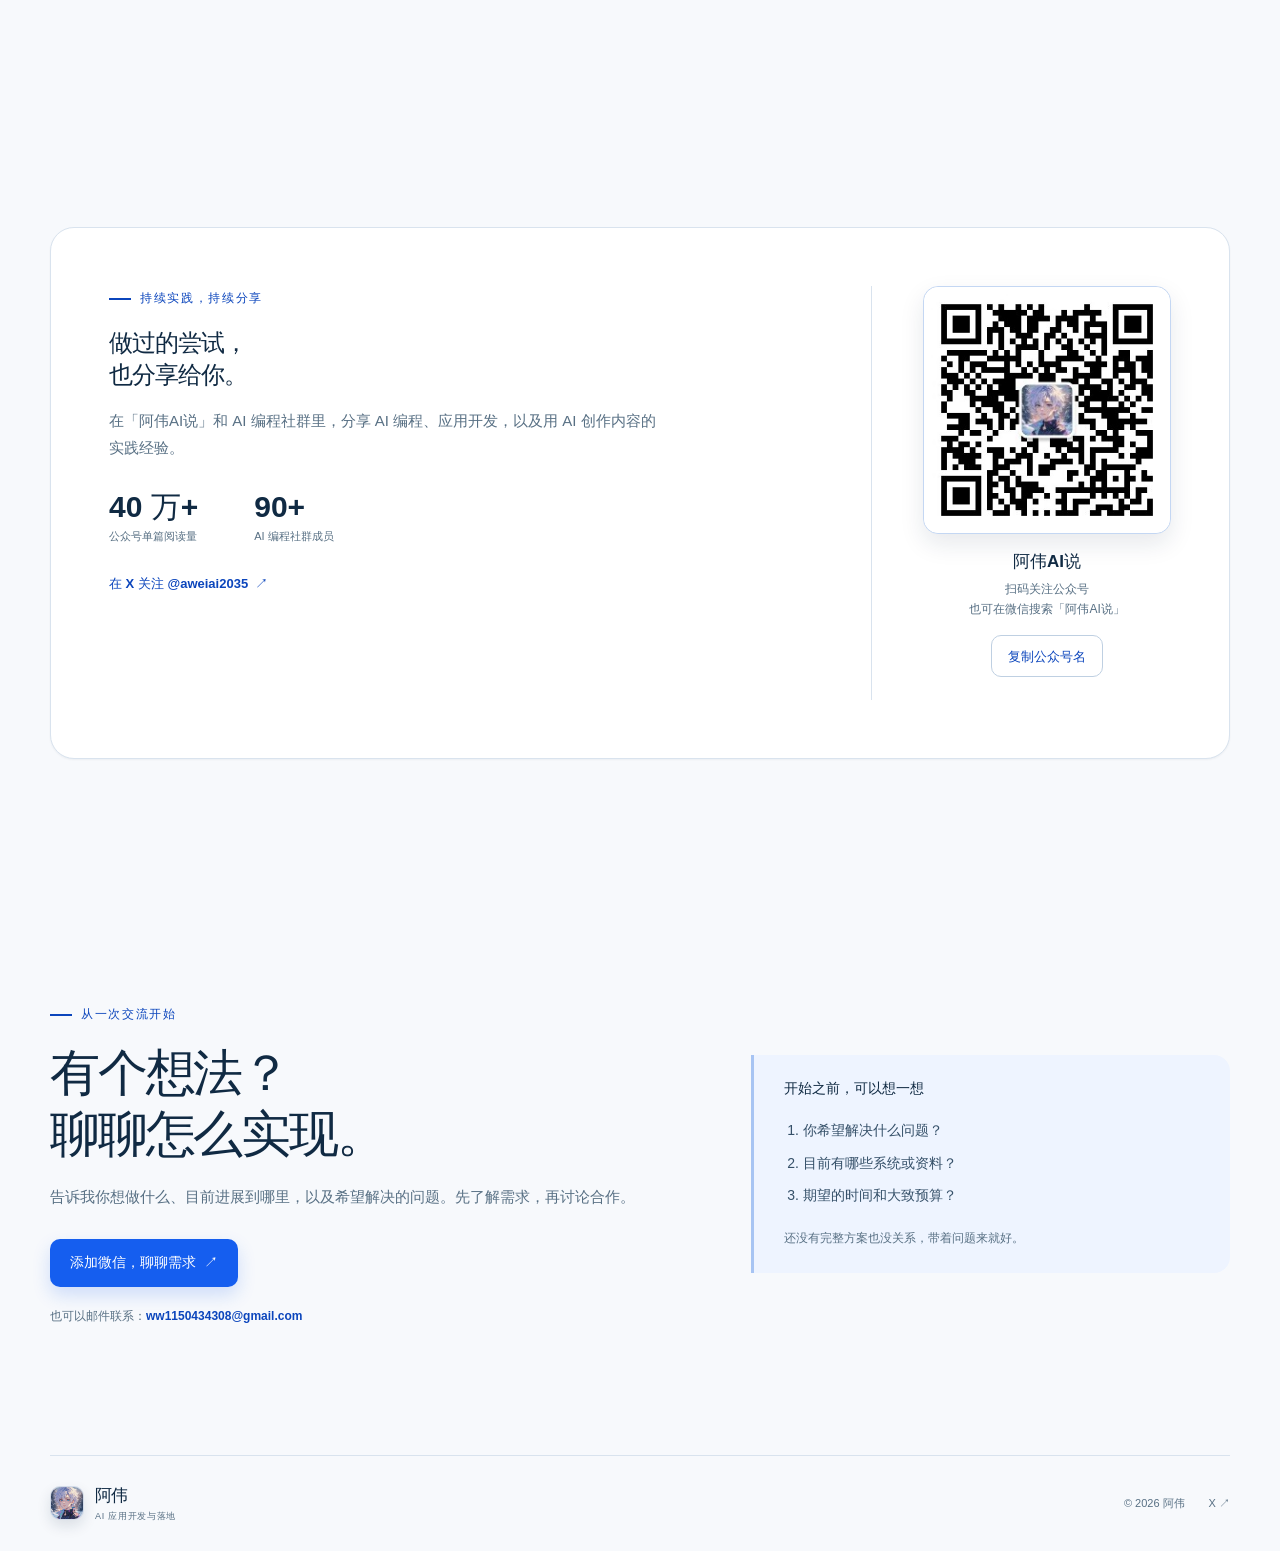
==== commit e91c7e60: "feat: build personal homepage and integrate contact assets" ====
--- a/index.html
+++ b/index.html
@@ -1,545 +1,198 @@
-<!DOCTYPE html>
+<!doctype html>
 <html lang="zh-CN">
 <head>
-<meta charset="UTF-8">
-<meta name="viewport" content="width=device-width, initial-scale=1.0">
-<title>AI 工具箱 · 免费、纯前端的在线工具集</title>
-<meta name="description" content="一组免费、纯前端、数据不出浏览器的 AI 辅助小工具：图表转高清图片、Markdown 转 PDF 等。">
-<style>
-  /* ===== 设计令牌（与各工具统一） ===== */
-  :root {
-    --bg: #f6f7f9;
-    --bg-grad: linear-gradient(180deg, #eef2ff 0%, #f6f7f9 280px);
-    --panel: #ffffff;
-    --border: #e2e5ea;
-    --text: #1f2329;
-    --text-muted: #6b7280;
-    --accent: #2f6df6;
-    --accent-hover: #1f57d8;
-    --accent-soft: #eaf1ff;
-    --danger: #e5484d;
-    --shadow-sm: 0 1px 2px rgba(0,0,0,.04);
-    --shadow: 0 4px 14px rgba(0,0,0,.06), 0 1px 3px rgba(0,0,0,.04);
-    --shadow-lg: 0 18px 50px rgba(0,0,0,.12);
-    --radius: 14px;
-  }
-  html[data-theme="dark"] {
-    --bg: #16171a;
-    --bg-grad: linear-gradient(180deg, #1a1c24 0%, #16171a 280px);
-    --panel: #1d1f23;
-    --border: #2c2f36;
-    --text: #e7e9ee;
-    --text-muted: #9aa0ac;
-    --accent: #4d86ff;
-    --accent-hover: #6c98ff;
-    --accent-soft: #1e2433;
-    --shadow-sm: 0 1px 2px rgba(0,0,0,.3);
-    --shadow: 0 4px 14px rgba(0,0,0,.35);
-    --shadow-lg: 0 18px 50px rgba(0,0,0,.5);
-  }
-  * { box-sizing: border-box; margin: 0; padding: 0; }
-  body {
-    font-family: -apple-system, BlinkMacSystemFont, "Segoe UI", "PingFang SC", "Microsoft YaHei", Roboto, Helvetica, Arial, sans-serif;
-    background: var(--bg);
-    background-image: var(--bg-grad);
-    background-repeat: no-repeat;
-    color: var(--text);
-    min-height: 100vh;
-    transition: background .2s, color .2s;
-    -webkit-font-smoothing: antialiased;
-  }
-
-  /* ===== 顶部导航 ===== */
-  nav {
-    position: sticky; top: 0; z-index: 50;
-    backdrop-filter: saturate(180%) blur(12px);
-    background: color-mix(in srgb, var(--panel) 78%, transparent);
-    border-bottom: 1px solid var(--border);
-  }
-  .nav-inner {
-    max-width: 1140px; margin: 0 auto;
-    display: flex; align-items: center; gap: 16px;
-    padding: 12px 20px;
-  }
-  .brand {
-    display: flex; align-items: center; gap: 10px;
-    font-weight: 800; font-size: 17px; white-space: nowrap;
-  }
-  .brand-mark {
-    width: 30px; height: 30px; border-radius: 8px;
-    background: linear-gradient(135deg, var(--accent), #7a5cff);
-    color: #fff; display: grid; place-items: center;
-    font-size: 16px; box-shadow: 0 4px 12px color-mix(in srgb, var(--accent) 40%, transparent);
-  }
-  .search {
-    flex: 1; max-width: 420px; position: relative;
-  }
-  .search input {
-    width: 100%; padding: 9px 14px 9px 38px;
-    border: 1px solid var(--border); border-radius: 10px;
-    background: var(--panel); color: var(--text);
-    font-size: 14px; outline: none; transition: all .15s;
-  }
-  .search input:focus { border-color: var(--accent); box-shadow: 0 0 0 3px var(--accent-soft); }
-  .search .ico { position: absolute; left: 12px; top: 50%; transform: translateY(-50%); opacity: .5; font-size: 14px; }
-  .nav-right { display: flex; align-items: center; gap: 8px; margin-left: auto; }
-  .icon-btn {
-    width: 38px; height: 38px; border-radius: 10px;
-    border: 1px solid var(--border); background: var(--panel);
-    color: var(--text); cursor: pointer; font-size: 16px;
-    display: grid; place-items: center; transition: all .15s;
-  }
-  .icon-btn:hover { border-color: var(--accent); }
-  .star-btn {
-    display: inline-flex; align-items: center; gap: 6px;
-    height: 38px; padding: 0 12px;
-    border: 1px solid var(--border); border-radius: 10px;
-    background: var(--panel); color: var(--text);
-    font-size: 13px; font-weight: 600; line-height: 1;
-    text-decoration: none; transition: all .15s;
-  }
-  .star-btn:hover { border-color: #f5a623; color: #f5a623; }
-  .star-btn .star-count {
-    font-weight: 500; color: var(--text-muted);
-    padding-left: 6px; margin-left: 4px; border-left: 1px solid var(--border);
-  }
-
-  /* ===== Hero ===== */
-  .hero { max-width: 1140px; margin: 0 auto; padding: 56px 20px 28px; text-align: center; }
-  .hero .eyebrow {
-    display: inline-flex; align-items: center; gap: 6px;
-    font-size: 13px; color: var(--accent); font-weight: 600;
-    background: var(--accent-soft); padding: 5px 12px; border-radius: 999px;
-    margin-bottom: 18px;
-  }
-  .hero h1 {
-    font-size: clamp(30px, 5vw, 46px); line-height: 1.15; font-weight: 800;
-    letter-spacing: -0.02em;
-  }
-  .hero h1 .grad {
-    background: linear-gradient(120deg, var(--accent), #7a5cff 60%, #ff6ec7);
-    -webkit-background-clip: text; background-clip: text; -webkit-text-fill-color: transparent;
-  }
-  .hero p { margin: 18px auto 0; max-width: 580px; color: var(--text-muted); font-size: 16px; line-height: 1.7; }
-  .badges { display: flex; gap: 10px; justify-content: center; flex-wrap: wrap; margin-top: 24px; }
-  .badge {
-    font-size: 13px; color: var(--text); background: var(--panel);
-    border: 1px solid var(--border); padding: 7px 14px; border-radius: 999px;
-    box-shadow: var(--shadow-sm); display: inline-flex; gap: 6px; align-items: center;
-  }
-
-  /* ===== 分类筛选 ===== */
-  .filters {
-    max-width: 1140px; margin: 8px auto 0; padding: 0 20px;
-    display: flex; gap: 8px; flex-wrap: wrap;
-  }
-  .chip {
-    padding: 7px 16px; border-radius: 999px; cursor: pointer;
-    border: 1px solid var(--border); background: var(--panel);
-    color: var(--text-muted); font-size: 13px; font-weight: 500;
-    transition: all .15s;
-  }
-  .chip:hover { color: var(--text); border-color: var(--accent); }
-  .chip.active { background: var(--accent); color: #fff; border-color: var(--accent); }
-
-  /* ===== 工具网格 ===== */
-  .tools-wrap { max-width: 1140px; margin: 0 auto; padding: 24px 20px 60px; }
-  .grid {
-    display: grid; gap: 18px;
-    grid-template-columns: repeat(auto-fill, minmax(300px, 1fr));
-  }
-  .card {
-    background: var(--panel); border: 1px solid var(--border);
-    border-radius: var(--radius); padding: 22px;
-    cursor: pointer; transition: all .2s ease;
-    display: flex; flex-direction: column; gap: 12px;
-    position: relative; overflow: hidden;
-  }
-  .card::before {
-    content: ''; position: absolute; inset: 0; border-radius: var(--radius);
-    background: linear-gradient(135deg, color-mix(in srgb, var(--card-color, var(--accent)) 22%, transparent), transparent 45%);
-    opacity: 0; transition: opacity .2s; pointer-events: none;
-  }
-  .card:hover { transform: translateY(-3px); box-shadow: var(--shadow-lg); border-color: var(--card-color, var(--accent)); }
-  .card:hover::before { opacity: .12; }
-  .card-head { display: flex; align-items: center; gap: 14px; }
-  .card-icon {
-    width: 48px; height: 48px; border-radius: 12px; flex-shrink: 0;
-    display: grid; place-items: center; font-size: 24px;
-    background: color-mix(in srgb, var(--card-color, var(--accent)) 16%, transparent);
-    color: var(--card-color, var(--accent));
-  }
-  .card-title { font-size: 17px; font-weight: 700; }
-  .card-cat { font-size: 12px; color: var(--text-muted); }
-  .card-desc { color: var(--text-muted); font-size: 14px; line-height: 1.65; flex: 1; }
-  .card-tags { display: flex; gap: 6px; flex-wrap: wrap; }
-  .tag {
-    font-size: 11.5px; color: var(--text-muted);
-    background: var(--bg); border: 1px solid var(--border);
-    padding: 3px 9px; border-radius: 6px;
-  }
-  .card-cta {
-    display: flex; align-items: center; justify-content: space-between;
-    padding-top: 12px; border-top: 1px solid var(--border);
-    font-size: 13px; color: var(--card-color, var(--accent)); font-weight: 600;
-  }
-  .card-cta .new-tab {
-    color: var(--text-muted); font-weight: 500;
-    padding: 4px 8px; border-radius: 6px; transition: all .15s;
-  }
-  .card-cta .new-tab:hover { color: var(--accent); background: var(--accent-soft); }
-
-  .empty { text-align: center; color: var(--text-muted); padding: 60px 20px; font-size: 14px; }
-
-  /* ===== footer ===== */
-  footer {
-    border-top: 1px solid var(--border); background: var(--panel);
-    padding: 24px 20px; text-align: center; color: var(--text-muted); font-size: 13px;
-  }
-  footer a { color: var(--accent); text-decoration: none; }
-
-  /* ===== 嵌入覆盖层 ===== */
-  .embed-overlay {
-    position: fixed; inset: 0; z-index: 200;
-    background: var(--bg);
-    display: none; flex-direction: column;
-  }
-  .embed-overlay.show { display: flex; }
-  .embed-bar {
-    display: flex; align-items: center; gap: 10px;
-    padding: 8px 12px; background: var(--panel);
-    border-bottom: 1px solid var(--border); flex-wrap: wrap;
-  }
-  .embed-title { display: flex; align-items: center; gap: 8px; font-weight: 700; font-size: 14px; }
-  .embed-title .em-ico { font-size: 18px; }
-  .embed-actions { margin-left: auto; display: flex; gap: 6px; }
-  .embed-btn {
-    padding: 7px 12px; font-size: 13px; cursor: pointer;
-    border: 1px solid var(--border); background: var(--panel);
-    color: var(--text); border-radius: 8px; font-weight: 500;
-    display: inline-flex; gap: 5px; align-items: center; transition: all .15s;
-  }
-  .embed-btn:hover { border-color: var(--accent); color: var(--accent); }
-  .embed-btn.close { background: var(--accent); color: #fff; border-color: var(--accent); }
-  .embed-btn.close:hover { background: var(--accent-hover); }
-  .embed-frame { flex: 1; border: none; width: 100%; background: var(--bg); }
-
-  @media (max-width: 640px) {
-    .hero { padding: 40px 18px 20px; }
-    .search { display: none; }
-    .brand { font-size: 15px; }
-  }
-</style>
-<script>
-/* theme.js — 全站统一主题同步（内联版，避免单独 JS 文件被 IPGuard 加密） */
-try {
-  (function () {
-    var KEY = 'aitools-theme';
-    var MSG = 'aitools:theme';
-    var current = 'auto';
-    function resolve(t, sysDark) { return (t === 'dark' || t === 'light') ? t : (sysDark ? 'dark' : 'light'); }
-    function sysDark() { return !!(window.matchMedia && window.matchMedia('(prefers-color-scheme: dark)').matches); }
-    function read() { try { return localStorage.getItem(KEY) || 'auto'; } catch (e) { return 'auto'; } }
-    function write(v) { try { localStorage.setItem(KEY, v); } catch (e) {} }
-    function apply(value) {
-      current = value || 'auto';
-      var eff = resolve(current, sysDark());
-      var root = document.documentElement;
-      root.setAttribute('data-theme', eff);
-      root.setAttribute('data-theme-mode', current);
-      document.dispatchEvent(new CustomEvent('aitools:themechange', { detail: { mode: current, effective: eff } }));
-    }
-    window.addEventListener('storage', function (e) { if (e.key === KEY) apply(e.newValue || 'auto'); });
-    window.addEventListener('message', function (e) {
-      var d = e.data; if (!d || d.type !== MSG) return;
-      if (d.mode) { write(d.mode); apply(d.mode); }
-    });
-    if (window.matchMedia) {
-      var mq = window.matchMedia('(prefers-color-scheme: dark)');
-      var onSys = function () { if (current === 'auto') apply('auto'); };
-      if (mq.addEventListener) mq.addEventListener('change', onSys);
-      else if (mq.addListener) mq.addListener(onSys);
-    }
-    apply(read());
-    function broadcast(mode) {
-      document.querySelectorAll('iframe').forEach(function (f) {
-        try { f.contentWindow && f.contentWindow.postMessage({ type: MSG, mode: mode }, '*'); } catch (_) {}
-      });
-      if (window.parent && window.parent !== window) {
-        try { window.parent.postMessage({ type: MSG, mode: mode }, '*'); } catch (_) {}
-      }
-    }
-    window.AIToolsTheme = {
-      get: function () { return current; },
-      effective: function () { return document.documentElement.getAttribute('data-theme'); },
-      set: function (mode) {
-        mode = (mode === 'light' || mode === 'dark' || mode === 'auto') ? mode : 'auto';
-        write(mode); apply(mode); broadcast(mode);
-      },
-      toggle: function () { var eff = document.documentElement.getAttribute('data-theme'); this.set(eff === 'dark' ? 'light' : 'dark'); },
-      cycle: function () { this.set(current === 'auto' ? 'light' : current === 'light' ? 'dark' : 'auto'); },
-      subscribe: function (fn) {
-        var h = function (e) { fn(e.detail); };
-        document.addEventListener('aitools:themechange', h);
-        return function () { document.removeEventListener('aitools:themechange', h); };
-      }
-    };
-  })();
-} catch (e) {
-  if (window.console && console.error) console.error('[theme] init failed:', e);
-  if (!window.AIToolsTheme) {
-    window.AIToolsTheme = {
-      get: function () { return 'auto'; },
-      effective: function () { return 'light'; },
-      set: function () {}, toggle: function () {}, cycle: function () {},
-      subscribe: function () { return function () {}; }
-    };
-  }
-}
-</script>
+  <meta charset="utf-8">
+  <meta name="viewport" content="width=device-width, initial-scale=1">
+  <meta name="description" content="阿伟，AI 应用开发与落地顾问，提供 AI 项目开发、企业内训与一对一应用陪跑。">
+  <title>阿伟 · AI 应用开发与落地</title>
+  <link rel="stylesheet" href="assets/home.css">
+  <script defer src="assets/home.js"></script>
 </head>
 <body>
-  <nav>
-    <div class="nav-inner">
-      <div class="brand">
-        <span class="brand-mark">🧰</span>
-        <span>AI 工具箱</span>
+  <a class="skip-link" href="#main-content">跳到主要内容</a>
+  <header>
+    <nav class="wrap site-nav" aria-label="主导航">
+      <a class="brand" href="#top" aria-label="阿伟首页">
+        <img class="avatar nav-avatar" src="assets/awei-avatar.jpg" width="44" height="44" alt="阿伟头像">
+        <span>阿伟<small>AI 应用开发与落地</small></span>
+      </a>
+      <div class="nav-links">
+        <a href="#services">服务</a>
+        <a href="#about">关于我</a>
+        <a href="#tools">免费工具</a>
+        <a href="#content">内容分享</a>
       </div>
-      <label class="search">
-        <span class="ico">🔍</span>
-        <input id="searchInput" type="text" placeholder="搜索工具…" autocomplete="off">
-      </label>
-      <div class="nav-right">
-        <a class="star-btn" id="starBtn" href="https://github.com/minybear/ai-blog" target="_blank" rel="noopener" title="在 GitHub 上 Star 这个项目">
-          <svg viewBox="0 0 16 16" width="14" height="14" aria-hidden="true">
-            <path fill="currentColor" d="M8 .25a.75.75 0 0 1 .673.418l1.882 3.815 4.21.612a.75.75 0 0 1 .416 1.279l-3.046 2.97.719 4.192a.75.75 0 0 1-1.088.791L8 12.347l-3.766 1.98a.75.75 0 0 1-1.088-.79l.72-4.194L.818 6.374a.75.75 0 0 1 .416-1.28l4.21-.611L7.327.668A.75.75 0 0 1 8 .25Z"/>
-          </svg>
-          <span>Star</span>
-          <span class="star-count" id="starCount" aria-hidden="true">…</span>
+      <button class="button button-small" type="button" data-contact="需求沟通"><span class="contact-cta-long">添加微信，聊聊需求</span><span class="contact-cta-short">添加微信</span> <span aria-hidden="true">↗</span></button>
+    </nav>
+  </header>
+
+  <main id="main-content">
+    <section class="wrap hero" id="top" aria-labelledby="hero-title">
+      <div>
+        <p class="eyebrow">独立技术顾问 · 西安 / 远程合作</p>
+        <h1 id="hero-title">把 AI 想法，<br>做成<em>可用的应用。</em></h1>
+        <p class="hero-copy">我是阿伟。从业务需求出发，提供 AI 应用开发、企业内训与一对一陪跑，陪你走完从想法到落地的每一步。</p>
+        <div class="hero-actions">
+          <button class="button" type="button" data-contact="项目需求">添加微信，聊聊需求 <span aria-hidden="true">↗</span></button>
+          <a class="inline-link" href="#services">了解合作方式 <span aria-hidden="true">↓</span></a>
+        </div>
+        <div class="hero-note" aria-label="合作特点">
+          <span>真实业务出发</span>
+          <span>支持远程合作</span>
+          <span>从方案到落地</span>
+        </div>
+      </div>
+      <div class="blueprint" aria-label="AI 应用落地流程示意图">
+        <div class="blueprint-top"><span>从一个想法开始</span><strong>IDEA → BUILD</strong></div>
+        <div class="flow-card"><i class="flow-index">01</i><div><strong>业务需求</strong><small>找到真正值得解决的问题</small></div></div>
+        <div class="flow-line"></div>
+        <div class="flow-pair">
+          <div class="flow-card"><i class="flow-index">02</i><div><strong>应用方案</strong><small>让技术服务于目标</small></div></div>
+          <span aria-hidden="true">→</span>
+          <div class="flow-card"><i class="flow-index">03</i><div><strong>开发实现</strong><small>把方案变成应用</small></div></div>
+        </div>
+        <div class="flow-line is-right"></div>
+        <div class="flow-card is-finish"><i class="flow-index">04</i><div><strong>落地使用</strong><small>进入真实的工作场景</small></div><b aria-hidden="true">↗</b></div>
+        <p class="blueprint-foot">让每一步，都离解决问题更近。</p>
+      </div>
+    </section>
+
+    <div class="wrap proof" aria-label="经验概览">
+      <div class="proof-item"><strong class="proof-value">10<small>年</small></strong><p class="proof-label">Java 开发经验</p></div>
+      <div class="proof-item"><strong class="proof-value">3<small>年</small></strong><p class="proof-label">技术经理经验</p></div>
+      <div class="proof-item"><strong class="proof-value is-phrase">业务 × 技术 × AI</strong><p class="proof-label">从电商系统实践，到 AI 应用落地</p></div>
+    </div>
+
+    <section class="wrap section" id="services" aria-labelledby="services-title">
+      <div class="section-heading">
+        <p class="eyebrow">合作方式</p>
+        <h2 id="services-title">你的下一步，<br>我们一起往前走。</h2>
+        <p>需要完整交付、团队赋能，或是有人陪你做出第一个应用？</p>
+      </div>
+      <article class="services-main">
+        <div class="service-card">
+          <span class="service-kicker">01 / 项目开发</span>
+          <h3>你提出问题，<br>我把应用做出来。</h3>
+          <p>围绕真实业务，梳理需求、设计方案、推进开发。重点承接 AI 相关项目，具体交付范围根据需求确定。</p>
+          <button class="inline-link" type="button" data-contact="AI 项目开发">聊聊我的项目 <span aria-hidden="true">↗</span></button>
+        </div>
+        <div class="scope">
+          <p class="scope-title">可沟通的项目方向</p>
+          <div class="scope-row"><small>01</small><span>Agent 应用开发</span></div>
+          <div class="scope-row"><small>02</small><span>AI 能力接入业务系统</span></div>
+          <div class="scope-row"><small>03</small><span>具体工作场景的 AI 应用</span></div>
+          <p class="scope-foot">先了解目标，再讨论技术和方案。</p>
+        </div>
+      </article>
+      <div class="service-grid">
+        <article class="service-card">
+          <span class="service-kicker">02 / 企业内训</span>
+          <h3>让团队，把 AI 用起来。</h3>
+          <p>面向研发团队开展 AI 编程与 Agent 实战；面向管理者和业务团队开展 AI 应用与工作提效培训。根据需求主讲或协调讲师资源。</p>
+          <div class="service-footer"><small>西安为主 · 支持线上</small><button class="inline-link" type="button" data-contact="企业内训">沟通内训需求 <span aria-hidden="true">↗</span></button></div>
+        </article>
+        <article class="service-card">
+          <span class="service-kicker">03 / 一对一陪跑</span>
+          <h3>你来动手，我陪你落地。</h3>
+          <p>面向开发者，围绕一个具体的 AI 应用，拆解需求、讨论方案、解决开发问题，一起推进到可部署的成果。</p>
+          <div class="service-footer"><small>线上一对一 · 项目实战</small><button class="inline-link" type="button" data-contact="一对一应用陪跑">聊聊应用目标 <span aria-hidden="true">↗</span></button></div>
+        </article>
+      </div>
+      <p class="aside-line">想用 AI 打造个人 IP、启动自媒体账号？ <button class="inline-link" type="button" data-contact="AI 个人 IP 陪跑">也可以聊聊你的计划 <span aria-hidden="true">↗</span></button></p>
+    </section>
+
+    <section class="about" id="about" aria-labelledby="about-title">
+      <div class="wrap about-grid">
+        <div>
+          <p class="eyebrow">关于阿伟</p>
+          <h2 id="about-title">懂开发，<br>也懂项目如何向前。</h2>
+          <div class="profile-mark"><img class="avatar profile-avatar" src="assets/awei-avatar.jpg" width="72" height="72" alt="阿伟头像"><div class="profile-name">阿伟<small>开发者 / 技术顾问 / 讲师</small></div></div>
+        </div>
+        <div class="about-copy">
+          <p class="lead">10 年代码与项目实践，让我更关注一件事：技术最终解决了什么问题。</p>
+          <p>我是一名资深 Java 开发者，有 3 年技术经理经验，深耕电商会员运营定制方案落地。任职期间，参与过欧莱雅、Dior 等品牌相关项目。</p>
+          <p>现在，我将开发与项目经验延伸到 AI 应用实践，关注如何把 AI 能力接入真实业务，也通过授课和陪跑分享自己的方法。</p>
+          <div class="credentials-list">西安 AI 先锋社核心成员<br>西安 AI 实战训练营师资团队负责人 · 优秀讲师</div>
+        </div>
+      </div>
+    </section>
+
+    <section class="wrap section tools-section" id="tools" aria-labelledby="tools-title">
+      <div class="section-heading">
+        <p class="eyebrow">免费工具</p>
+        <h2 id="tools-title">先解决一个手边的小问题。</h2>
+        <p>我开发的实用工具，免费开放。无需登录，打开就能用。</p>
+      </div>
+      <div class="tool-list">
+        <a class="tool-link" href="md2pdf/index.html" data-tool="md2pdf" data-tool-title="Markdown 转 PDF / HTML">
+          <span class="tool-icon" aria-hidden="true">M↓</span><span><h3>Markdown 转 PDF / HTML</h3><p>整理 AI 输出与学习资料，实时预览，一键导出。</p></span><small class="tool-category">文档转换</small><span class="tool-use">免费使用 ↗</span>
         </a>
-        <button class="icon-btn" id="themeToggle" title="切换主题：自动 / 浅色 / 深色">🌓</button>
+        <a class="tool-link" href="photo/diagram-converter.html" data-tool="diagram" data-tool-title="图表转高清图片">
+          <span class="tool-icon" aria-hidden="true">⌘</span><span><h3>图表转高清图片</h3><p>把流程与架构图，变成清晰可分享的 PNG / SVG。</p></span><small class="tool-category">图表导出</small><span class="tool-use">免费使用 ↗</span>
+        </a>
+        <a class="tool-link" href="photo/pdf2imageV2.html" data-tool="pdf2image" data-tool-title="PDF 转图片">
+          <span class="tool-icon" aria-hidden="true">▤</span><span><h3>PDF 转图片</h3><p>按页转换、批量导出，方便分享与整理文档素材。</p></span><small class="tool-category">图片处理</small><span class="tool-use">免费使用 ↗</span>
+        </a>
       </div>
-    </div>
-  </nav>
+      <a class="toolbox-link" href="tools.html">打开完整工具箱 <span aria-hidden="true">→</span></a>
+    </section>
 
-  <section class="hero">
-    <span class="eyebrow">✨ 纯前端 · 数据不出浏览器</span>
-    <h1>一组顺手好用的<br><span class="grad">AI 辅助小工具</span></h1>
-    <p>图表转高清图片、Markdown 转 PDF…… 全部在浏览器本地完成，无需登录、不上传文件、免费使用。</p>
-    <div class="badges">
-      <span class="badge">🔒 隐私优先</span>
-      <span class="badge">⚡️ 即开即用</span>
-      <span class="badge">📦 单文件部署</span>
-      <span class="badge">🌙 深色模式</span>
-    </div>
-  </section>
+    <section class="wrap section" id="content" aria-labelledby="content-title">
+      <div class="content-card">
+        <div class="content-copy">
+          <p class="eyebrow">持续实践，持续分享</p>
+          <h2 id="content-title">做过的尝试，<br>也分享给你。</h2>
+          <p>在「阿伟AI说」和 AI 编程社群里，分享 AI 编程、应用开发，以及用 AI 创作内容的实践经验。</p>
+          <div class="stats"><div><strong>40 万+</strong><small>公众号单篇阅读量</small></div><div><strong>90+</strong><small>AI 编程社群成员</small></div></div>
+          <a class="inline-link" href="https://x.com/aweiai2035" target="_blank" rel="noopener noreferrer">在 X 关注 @aweiai2035 <span aria-hidden="true">↗</span></a>
+        </div>
+        <div class="subscribe">
+          <div class="official-channel">
+            <a class="qr-link official-qr" href="assets/wechat-official.jpg" target="_blank" rel="noopener noreferrer" aria-label="查看阿伟AI说公众号二维码原图"><img class="qr-image" src="assets/wechat-official.jpg" width="258" height="258" alt="阿伟AI说公众号二维码，扫码关注"></a>
+            <strong>阿伟AI说</strong>
+            <p>扫码关注公众号<br>也可在微信搜索「阿伟AI说」</p>
+            <button class="button-ghost button-small" type="button" data-copy-official="阿伟AI说">复制公众号名</button>
+            <small class="copy-status" id="official-copy-status" role="status" aria-live="polite"></small>
+          </div>
+        </div>
+      </div>
+    </section>
 
-  <div class="filters" id="filters"></div>
+    <section class="wrap contact" id="contact" aria-labelledby="contact-title">
+      <div class="contact-copy">
+        <p class="eyebrow">从一次交流开始</p>
+        <h2 id="contact-title">有个想法？<br>聊聊怎么实现。</h2>
+        <p>告诉我你想做什么、目前进展到哪里，以及希望解决的问题。先了解需求，再讨论合作。</p>
+        <button class="button" type="button" data-contact="需求沟通">添加微信，聊聊需求 <span aria-hidden="true">↗</span></button>
+        <p class="mail-note">也可以邮件联系：<a href="mailto:ww1150434308@gmail.com">ww1150434308@gmail.com</a></p>
+      </div>
+      <div class="note"><strong>开始之前，可以想一想</strong><ol><li>你希望解决什么问题？</li><li>目前有哪些系统或资料？</li><li>期望的时间和大致预算？</li></ol><p>还没有完整方案也没关系，带着问题来就好。</p></div>
+    </section>
+  </main>
 
-  <div class="tools-wrap">
-    <div class="grid" id="grid"></div>
-    <div class="empty" id="empty" style="display:none">没有找到匹配的工具 🤔</div>
-  </div>
-
-  <footer>
-    <p>© <span id="year"></span> AI 工具箱 · 纯前端实现，数据始终留在你的浏览器里</p>
+  <footer class="wrap">
+    <a class="brand" href="#top"><img class="avatar footer-avatar" src="assets/awei-avatar.jpg" width="36" height="36" alt="阿伟头像"><span>阿伟<small>AI 应用开发与落地</small></span></a>
+    <span>© <span id="year">2026</span> 阿伟</span>
+    <a href="https://x.com/aweiai2035" target="_blank" rel="noopener noreferrer">X ↗</a>
   </footer>
 
-  <!-- 工具嵌入覆盖层 -->
-  <div class="embed-overlay" id="embedOverlay">
-    <div class="embed-bar">
-      <button class="embed-btn" id="embedBack" title="返回工具箱">← 返回</button>
-      <div class="embed-title"><span class="em-ico" id="embedIcon">🧰</span><span id="embedName">工具</span></div>
-      <div class="embed-actions">
-        <button class="embed-btn" id="embedReload" title="重新加载">⟳ 刷新</button>
-        <a class="embed-btn" id="embedNewTab" href="#" target="_blank" rel="noopener" title="在新标签打开">↗ 新标签</a>
-        <button class="embed-btn close" id="embedClose" title="关闭 (Esc)">✕ 关闭</button>
-      </div>
+  <dialog id="contact-dialog" aria-labelledby="contact-dialog-title">
+    <button class="dialog-close" type="button" data-close-dialog aria-label="关闭联系窗口">×</button>
+    <p class="eyebrow dialog-eyebrow">先了解需求，再讨论合作</p>
+    <h2 id="contact-dialog-title">聊聊你的需求</h2>
+    <p id="contact-topic">咨询方向：需求沟通</p>
+    <div class="contact-wechat">
+      <a class="qr-link contact-qr" href="assets/wechat-personal.jpg" target="_blank" rel="noopener noreferrer" aria-label="查看阿伟个人微信二维码原图"><img class="qr-image" src="assets/wechat-personal.jpg" width="820" height="1219" alt="阿伟个人微信二维码，扫码添加好友"></a>
+      <p class="qr-hint">使用微信扫码，添加阿伟为好友。<br>手机上可点击图片查看原图，再长按识别或保存后扫码。</p>
     </div>
-    <iframe class="embed-frame" id="embedFrame" title="工具"></iframe>
-  </div>
+    <div class="contact-panel"><strong>也可以邮件联系</strong><a class="contact-email" href="mailto:ww1150434308@gmail.com">ww1150434308@gmail.com</a><small>可以直接发送你的目标、现状和期望，我会先了解需求。</small></div>
+    <div class="dialog-actions"><a class="button" href="mailto:ww1150434308@gmail.com">写邮件 <span aria-hidden="true">↗</span></a><button class="button-ghost" type="button" data-copy-email="ww1150434308@gmail.com">复制邮箱</button></div>
+    <p class="copy-status" id="copy-status" role="status" aria-live="polite"></p>
+  </dialog>
 
-<script>
-/* ============================================================
-   工具箱首页
-   · 卡片网格展示工具，点击 → 全屏 iframe 嵌入
-   · 支持搜索、分类筛选、深色模式（localStorage）
-   · 新增工具：在下方 TOOLS 数组里加一项即可
-   ============================================================ */
-
-/* ---------- 工具数据（在此增删工具） ---------- */
-const TOOLS = [
-  {
-    id: 'diagram',
-    name: '图表转高清图片',
-    icon: '📊',
-    cat: '图片',
-    color: '#2f6df6',
-    url: 'photo/diagram-converter.html',
-    desc: '把 Mermaid / Graphviz / PlantUML 图表源码渲染成可缩放矢量，一键导出 2×～4× 高清 PNG 或 SVG，支持透明背景与全屏预览。',
-    tags: ['Mermaid', 'Graphviz', 'PlantUML', 'PNG', 'SVG'],
-  },
-  {
-    id: 'md2pdf',
-    name: 'Markdown 转 PDF',
-    icon: '📝',
-    cat: '文档',
-    color: '#0aa66e',
-    url: 'md2pdf/index.html',
-    desc: '在线编辑 Markdown 并实时预览，支持 GFM、代码高亮、本地图片内嵌，一键导出排版精美的 PDF 或自包含 HTML。',
-    tags: ['Markdown', 'PDF', 'HTML', '代码高亮'],
-  },
-  {
-    id: 'pdf2image',
-    name: 'PDF 转图片',
-    icon: '🖼️',
-    cat: '图片',
-    color: '#e07a18',
-    url: 'photo/pdf2imageV2.html',
-    desc: '在浏览器内把 PDF 每一页渲染成图片，支持按页/范围导出、多种分辨率与格式，文件不上传、纯本地处理。',
-    tags: ['PDF', 'PNG', 'JPG', '批量'],
-  },
-];
-
-/* ---------- 主题（由 theme.js 提供 AIToolsTheme API） ---------- */
-const themeIcon = { auto: '🌓', light: '☀️', dark: '🌙' };
-function paintThemeBtn() {
-  const mode = window.AIToolsTheme.get();
-  document.getElementById('themeToggle').textContent = themeIcon[mode] || '🌓';
-}
-document.getElementById('themeToggle').onclick = () => {
-  window.AIToolsTheme.cycle();
-};
-window.AIToolsTheme.subscribe(paintThemeBtn);
-paintThemeBtn();
-
-/* ---------- GitHub Star 计数（静默拉取，失败则保留 …） ---------- */
-(function fetchStarCount() {
-  const el = document.getElementById('starCount');
-  if (!el) return;
-  const KEY = 'aitools-stars-cache-v1';
-  try {
-    const cached = JSON.parse(localStorage.getItem(KEY) || 'null');
-    if (cached && Date.now() - cached.ts < 30 * 60 * 1000) { el.textContent = cached.count; return; }
-  } catch (e) {}
-  fetch('https://api.github.com/repos/minybear/ai-blog')
-    .then(r => r.ok ? r.json() : null)
-    .then(data => {
-      if (!data || typeof data.stargazers_count !== 'number') return;
-      const n = data.stargazers_count;
-      el.textContent = n >= 1000 ? (n / 1000).toFixed(1) + 'k' : String(n);
-      try { localStorage.setItem(KEY, JSON.stringify({ ts: Date.now(), count: el.textContent })); } catch (e) {}
-    })
-    .catch(() => {});
-})();
-
-/* ---------- 分类筛选 ---------- */
-const CATS = ['全部', ...Array.from(new Set(TOOLS.map(t => t.cat)))];
-const filtersEl = document.getElementById('filters');
-let activeCat = '全部';
-CATS.forEach(c => {
-  const b = document.createElement('button');
-  b.className = 'chip' + (c === '全部' ? ' active' : '');
-  b.textContent = c;
-  b.onclick = () => { activeCat = c; render(); };
-  filtersEl.appendChild(b);
-});
-
-/* ---------- 渲染卡片 ---------- */
-const grid = document.getElementById('grid');
-const emptyEl = document.getElementById('empty');
-const searchInput = document.getElementById('searchInput');
-let keyword = '';
-
-function render() {
-  // 更新分类高亮
-  filtersEl.querySelectorAll('.chip').forEach((b, i) => b.classList.toggle('active', CATS[i] === activeCat));
-
-  const kw = keyword.trim().toLowerCase();
-  const list = TOOLS.filter(t => {
-    const catOk = activeCat === '全部' || t.cat === activeCat;
-    const kwOk = !kw || (t.name + t.desc + t.tags.join(' ') + t.cat).toLowerCase().includes(kw);
-    return catOk && kwOk;
-  });
-
-  grid.innerHTML = '';
-  emptyEl.style.display = list.length ? 'none' : 'block';
-
-  list.forEach(t => {
-    const card = document.createElement('div');
-    card.className = 'card';
-    card.style.setProperty('--card-color', t.color);
-    card.innerHTML = `
-      <div class="card-head">
-        <div class="card-icon">${t.icon}</div>
-        <div>
-          <div class="card-title">${t.name}</div>
-          <div class="card-cat">${t.cat} · 在线工具</div>
-        </div>
-      </div>
-      <div class="card-desc">${t.desc}</div>
-      <div class="card-tags">${t.tags.map(x => `<span class="tag">${x}</span>`).join('')}</div>
-      <div class="card-cta">
-        <span>打开使用 →</span>
-        <span class="new-tab" data-open="1">↗ 新标签</span>
-      </div>`;
-    card.onclick = (e) => {
-      if (e.target.dataset.open === '1') {
-        e.stopPropagation();
-        window.open(t.url, '_blank', 'noopener');
-      } else {
-        openEmbed(t);
-      }
-    };
-    grid.appendChild(card);
-  });
-}
-
-searchInput.addEventListener('input', () => { keyword = searchInput.value; render(); });
-
-/* ---------- 嵌入覆盖层 ---------- */
-const overlay = document.getElementById('embedOverlay');
-const frame = document.getElementById('embedFrame');
-let currentTool = null;
-
-function openEmbed(t) {
-  currentTool = t;
-  document.getElementById('embedIcon').textContent = t.icon;
-  document.getElementById('embedName').textContent = t.name;
-  document.getElementById('embedNewTab').href = t.url;
-  frame.src = t.url;
-  overlay.classList.add('show');
-  document.body.style.overflow = 'hidden';
-  if (location.hash !== '#' + t.id) history.replaceState(null, '', '#' + t.id);
-  // 工具页加载完成后，把当前主题同步过去（避免用户切过主题后打开工具时不一致）
-  frame.addEventListener('load', () => {
-    try {
-      frame.contentWindow && frame.contentWindow.postMessage(
-        { type: 'aitools:theme', mode: window.AIToolsTheme.get() }, '*'
-      );
-    } catch (_) {}
-  }, { once: true });
-}
-function closeEmbed() {
-  overlay.classList.remove('show');
-  document.body.style.overflow = '';
-  frame.src = 'about:blank';
-  if (location.hash) history.replaceState(null, '', location.pathname);
-}
-document.getElementById('embedClose').onclick = closeEmbed;
-document.getElementById('embedBack').onclick = closeEmbed;
-document.getElementById('embedReload').onclick = () => { if (currentTool) frame.src = currentTool.url; };
-document.addEventListener('keydown', e => { if (e.key === 'Escape' && overlay.classList.contains('show')) closeEmbed(); });
-
-/* ---------- 启动 ---------- */
-document.getElementById('year').textContent = new Date().getFullYear();
-render();
-// 支持 #工具id 直接打开
-const hashId = location.hash.replace('#', '');
-if (hashId) {
-  const t = TOOLS.find(x => x.id === hashId);
-  if (t) openEmbed(t);
-}
-</script>
+  <dialog id="tool-dialog" aria-labelledby="tool-dialog-title">
+    <div class="tool-dialog-bar"><button class="inline-link" type="button" data-close-tool><span aria-hidden="true">←</span> 返回主页</button><strong class="tool-dialog-title" id="tool-dialog-title">免费工具</strong><a class="inline-link" id="external-tool" href="#" target="_blank" rel="noopener noreferrer">独立打开 <span aria-hidden="true">↗</span></a></div>
+    <iframe id="tool-frame" title="免费工具" src="about:blank"></iframe>
+  </dialog>
 </body>
 </html>
--- a/assets/home.css
+++ b/assets/home.css
@@ -0,0 +1,638 @@
+:root {
+  --bg: #f7f9fc;
+  --surface: #ffffff;
+  --surface-soft: #eef4ff;
+  --surface-tint: #f2f6fb;
+  --ink: #102a43;
+  --ink-soft: #355069;
+  --muted: #587084;
+  --blue: #155eef;
+  --blue-deep: #0b45bc;
+  --blue-soft: #dbe8ff;
+  --line: #d9e3ee;
+  --line-strong: #bfd0e2;
+  --shadow-sm: 0 1px 2px rgba(16, 42, 67, .05);
+  --shadow-md: 0 16px 42px rgba(16, 42, 67, .09), 0 3px 9px rgba(16, 42, 67, .05);
+  --shadow-focus: 0 0 0 4px rgba(21, 94, 239, .17);
+  --radius-sm: 10px;
+  --radius-md: 16px;
+  --radius-lg: 24px;
+  --content: 1180px;
+  color: var(--ink);
+  background: var(--bg);
+  font-family: "Segoe UI", "PingFang SC", "Microsoft YaHei", sans-serif;
+  font-synthesis: none;
+}
+
+*, *::before, *::after { box-sizing: border-box; }
+
+html {
+  scroll-behavior: smooth;
+  scroll-padding-top: 92px;
+}
+
+body {
+  margin: 0;
+  min-width: 320px;
+  color: var(--ink);
+  background: var(--bg);
+  -webkit-font-smoothing: antialiased;
+}
+
+body.is-locked { overflow: hidden; }
+
+a { color: inherit; text-decoration: none; }
+
+button, a { -webkit-tap-highlight-color: transparent; }
+
+button {
+  border: 0;
+  font: inherit;
+  cursor: pointer;
+}
+
+button:focus-visible,
+a:focus-visible {
+  outline: 3px solid var(--blue);
+  outline-offset: 4px;
+}
+
+h1, h2, h3, p { margin: 0; }
+
+h1, h2, h3 {
+  letter-spacing: -.045em;
+  text-wrap: balance;
+}
+
+p {
+  color: var(--muted);
+  font-size: 15px;
+  line-height: 1.85;
+}
+
+.wrap {
+  width: min(var(--content), calc(100% - 80px));
+  margin-inline: auto;
+}
+
+.skip-link {
+  position: fixed;
+  top: 10px;
+  left: 16px;
+  z-index: 50;
+  padding: 10px 14px;
+  color: #fff;
+  background: var(--ink);
+  border-radius: 8px;
+  transform: translateY(-150%);
+  transition: transform .18s ease;
+}
+
+.skip-link:focus { transform: translateY(0); }
+
+header {
+  position: sticky;
+  top: 0;
+  z-index: 20;
+  border-bottom: 1px solid rgba(217, 227, 238, .88);
+  background: rgba(247, 249, 252, .9);
+  backdrop-filter: blur(18px) saturate(140%);
+}
+
+.site-nav {
+  min-height: 78px;
+  display: flex;
+  align-items: center;
+  gap: 28px;
+}
+
+.brand {
+  display: inline-flex;
+  align-items: center;
+  gap: 11px;
+  flex: 0 0 auto;
+  font-size: 20px;
+  font-weight: 800;
+  letter-spacing: -.03em;
+}
+
+.brand small {
+  display: block;
+  margin-top: 3px;
+  color: var(--muted);
+  font-size: 10px;
+  font-weight: 500;
+  letter-spacing: .08em;
+}
+
+.avatar {
+  display: block;
+  flex: 0 0 auto;
+  object-fit: cover;
+  border: 1px solid rgba(16, 42, 67, .12);
+  background: var(--surface-soft);
+}
+
+.nav-avatar {
+  width: 44px;
+  height: 44px;
+  border-radius: 14px;
+  box-shadow: 0 8px 18px rgba(16, 42, 67, .16);
+}
+
+.brand-mark {
+  display: grid;
+  width: 43px;
+  height: 43px;
+  place-items: center;
+  color: #fff;
+  background: var(--ink);
+  border-radius: 13px;
+  box-shadow: 0 8px 18px rgba(16, 42, 67, .18);
+  font-size: 18px;
+  letter-spacing: 0;
+}
+
+.nav-links {
+  display: flex;
+  align-items: center;
+  gap: clamp(18px, 2.6vw, 32px);
+  margin-left: auto;
+  color: var(--ink-soft);
+  font-size: 14px;
+}
+
+.nav-links a { transition: color .18s ease; }
+.nav-links a:hover { color: var(--blue); }
+
+.button,
+.button-ghost {
+  display: inline-flex;
+  min-height: 48px;
+  align-items: center;
+  justify-content: center;
+  gap: 8px;
+  padding: 12px 20px;
+  border-radius: var(--radius-sm);
+  font-size: 14px;
+  font-weight: 700;
+  line-height: 1.2;
+  transition: transform .18s ease, background-color .18s ease, border-color .18s ease, box-shadow .18s ease;
+}
+
+.button {
+  color: #fff;
+  background: var(--blue);
+  box-shadow: 0 8px 18px rgba(21, 94, 239, .18);
+}
+
+.button:hover {
+  background: var(--blue-deep);
+  box-shadow: 0 11px 24px rgba(21, 94, 239, .24);
+  transform: translateY(-2px);
+}
+
+.button-ghost {
+  color: var(--blue-deep);
+  border: 1px solid var(--line-strong);
+  background: var(--surface);
+}
+
+.button-ghost:hover {
+  border-color: var(--blue);
+  background: var(--surface-soft);
+  transform: translateY(-2px);
+}
+
+.button-small { min-height: 42px; padding: 10px 16px; font-size: 13px; }
+.contact-cta-short { display: none; }
+
+.hero {
+  display: grid;
+  grid-template-columns: minmax(0, 1.03fr) minmax(420px, .97fr);
+  gap: clamp(45px, 7vw, 92px);
+  align-items: center;
+  padding-block: clamp(76px, 9vw, 122px) clamp(70px, 8vw, 108px);
+}
+
+.eyebrow {
+  display: inline-flex;
+  align-items: center;
+  gap: 9px;
+  margin-bottom: 20px;
+  color: var(--blue-deep);
+  font-size: 12px;
+  font-weight: 800;
+  letter-spacing: .14em;
+  line-height: 1.3;
+  text-transform: uppercase;
+}
+
+.eyebrow::before {
+  width: 22px;
+  height: 2px;
+  background: currentColor;
+  content: "";
+}
+
+.hero h1 {
+  max-width: 720px;
+  font-size: clamp(42px, 5.2vw, 72px);
+  font-weight: 800;
+  line-height: 1.15;
+}
+
+.hero h1 em {
+  color: var(--blue);
+  font-style: normal;
+}
+
+.hero-copy {
+  max-width: 570px;
+  margin-top: 26px;
+  font-size: clamp(16px, 1.6vw, 18px);
+  line-height: 1.9;
+}
+
+.hero-actions {
+  display: flex;
+  flex-wrap: wrap;
+  align-items: center;
+  gap: 20px 26px;
+  margin-top: 34px;
+}
+
+.inline-link {
+  display: inline-flex;
+  align-items: center;
+  gap: 7px;
+  color: var(--blue-deep);
+  font-size: 14px;
+  font-weight: 700;
+}
+
+.inline-link span { transition: transform .18s ease; }
+.inline-link:hover span { transform: translateX(4px); }
+
+.hero-note {
+  display: flex;
+  flex-wrap: wrap;
+  gap: 8px 18px;
+  margin-top: 30px;
+  color: var(--muted);
+  font-size: 12px;
+}
+
+.hero-note span { display: inline-flex; align-items: center; gap: 7px; }
+.hero-note span::before { width: 5px; height: 5px; border-radius: 50%; background: var(--blue); content: ""; }
+
+.blueprint {
+  position: relative;
+  padding: clamp(22px, 3vw, 32px);
+  overflow: hidden;
+  border: 1px solid var(--line-strong);
+  border-radius: var(--radius-lg);
+  background-color: #edf4ff;
+  background-image: linear-gradient(rgba(165, 191, 235, .22) 1px, transparent 1px), linear-gradient(90deg, rgba(165, 191, 235, .22) 1px, transparent 1px);
+  background-size: 25px 25px;
+  box-shadow: var(--shadow-md);
+}
+
+.blueprint::after {
+  position: absolute;
+  right: -66px;
+  bottom: -84px;
+  width: 180px;
+  height: 180px;
+  border: 1px solid rgba(21, 94, 239, .16);
+  border-radius: 50%;
+  box-shadow: 0 0 0 20px rgba(21, 94, 239, .04), 0 0 0 40px rgba(21, 94, 239, .04);
+  content: "";
+}
+
+.blueprint-top {
+  display: flex;
+  justify-content: space-between;
+  margin-bottom: 28px;
+  color: var(--muted);
+  font-size: 11px;
+  letter-spacing: .06em;
+}
+
+.blueprint-top strong { color: var(--blue-deep); font: 11px/1.2 Consolas, monospace; }
+
+.flow-card {
+  position: relative;
+  display: flex;
+  align-items: center;
+  gap: 13px;
+  width: 78%;
+  min-height: 66px;
+  padding: 13px 15px;
+  border: 1px solid #cbd9ed;
+  border-radius: var(--radius-sm);
+  background: rgba(255, 255, 255, .94);
+  box-shadow: var(--shadow-sm);
+}
+
+.flow-card strong { display: block; font-size: 14px; }
+.flow-card small { display: block; margin-top: 5px; color: var(--muted); font-size: 10px; }
+.flow-index { color: var(--blue); font: 11px/1 Consolas, monospace; }
+.flow-card.is-finish { width: 78%; margin-left: auto; border-color: #8eafe8; background: #f5f8ff; }
+.flow-card.is-finish b { margin-left: auto; color: var(--blue); font-size: 20px; }
+.flow-line { width: 1px; height: 24px; margin-left: 31px; background: #a9bddd; }
+.flow-line.is-right { margin-left: 76%; }
+.flow-pair { display: grid; grid-template-columns: minmax(0, 1fr) 22px minmax(0, 1fr); align-items: center; }
+.flow-pair .flow-card { width: 100%; min-height: 82px; padding-inline: 11px; gap: 9px; }
+.flow-pair > span { color: var(--blue); text-align: center; }
+.blueprint-foot { margin-top: 21px; font-size: 11px; }
+
+.proof {
+  display: grid;
+  grid-template-columns: .85fr .85fr 1.3fr;
+  padding-block: 26px;
+  border-block: 1px solid var(--line);
+}
+
+.proof-item { padding-left: clamp(20px, 3vw, 40px); border-left: 1px solid var(--line); }
+.proof-item:first-child { padding-left: 0; border-left: 0; }
+.proof-value { display: block; font-size: 38px; font-weight: 800; letter-spacing: -.06em; line-height: 1; }
+.proof-value small { margin-left: 5px; color: var(--muted); font-size: 14px; font-weight: 600; letter-spacing: 0; }
+.proof-value.is-phrase { font-size: clamp(18px, 2vw, 24px); letter-spacing: -.04em; }
+.proof-label { margin-top: 8px; font-size: 12px; }
+
+.section { padding-block: clamp(78px, 9vw, 124px); }
+.section-heading { max-width: 670px; }
+.section-heading h2,
+.about h2,
+.contact h2 { font-size: clamp(32px, 4vw, 50px); line-height: 1.22; }
+.section-heading > p:last-child { margin-top: 14px; }
+
+.services-main {
+  display: grid;
+  grid-template-columns: minmax(0, 1.08fr) minmax(290px, .92fr);
+  gap: clamp(28px, 7vw, 82px);
+  margin-top: 40px;
+  padding: clamp(28px, 4.3vw, 52px);
+  border: 1px solid #c6d8f5;
+  border-radius: var(--radius-lg);
+  background: var(--surface-soft);
+}
+
+.service-kicker {
+  display: block;
+  margin-bottom: 16px;
+  color: var(--blue-deep);
+  font-size: 12px;
+  font-weight: 800;
+  letter-spacing: .08em;
+}
+
+.service-card h3 { font-size: clamp(27px, 3vw, 38px); line-height: 1.24; }
+.service-card p { max-width: 530px; margin-top: 20px; }
+.service-card .inline-link { margin-top: 23px; }
+
+.scope { align-self: center; }
+.scope-title { margin-bottom: 4px; font-size: 12px; }
+.scope-row { display: flex; align-items: center; gap: 15px; padding-block: 17px; border-bottom: 1px solid #cbd9ed; font-size: 15px; }
+.scope-row small { color: var(--blue); font: 11px/1 Consolas, monospace; }
+.scope-foot { margin-top: 16px; font-size: 12px; }
+
+.service-grid {
+  display: grid;
+  grid-template-columns: repeat(2, minmax(0, 1fr));
+  gap: 20px;
+  margin-top: 20px;
+}
+
+.service-grid .service-card {
+  display: flex;
+  min-height: 285px;
+  flex-direction: column;
+  padding: clamp(24px, 3vw, 34px);
+  border: 1px solid var(--line);
+  border-radius: var(--radius-md);
+  background: var(--surface);
+  box-shadow: var(--shadow-sm);
+  transition: border-color .18s ease, box-shadow .18s ease, transform .18s ease;
+}
+
+.service-grid .service-card:hover { border-color: #a6c2f0; box-shadow: var(--shadow-md); transform: translateY(-3px); }
+.service-grid .service-card h3 { font-size: 25px; }
+.service-grid .service-card p { margin-top: 15px; }
+.service-footer { display: flex; align-items: center; justify-content: space-between; gap: 16px; margin-top: auto; padding-top: 22px; }
+.service-footer small { color: var(--muted); font-size: 11px; }
+.service-footer .inline-link { font-size: 12px; }
+.aside-line { margin-top: 23px; font-size: 12px; }
+
+.about {
+  padding-block: clamp(72px, 8vw, 108px);
+  border-block: 1px solid var(--line);
+  background: var(--surface-tint);
+}
+
+.about-grid { display: grid; grid-template-columns: minmax(0, .85fr) minmax(0, 1.15fr); gap: clamp(40px, 9vw, 130px); }
+.about-copy { max-width: 650px; }
+.lead { color: var(--ink); font-size: clamp(18px, 2vw, 24px); line-height: 1.7; }
+.about-copy p + p { margin-top: 20px; }
+.profile-mark { display: inline-flex; align-items: center; gap: 15px; margin-top: 40px; }
+.profile-avatar { width: 62px; height: 62px; border-radius: 18px; box-shadow: 0 10px 22px rgba(16, 42, 67, .14); }
+.profile-name { font-size: 22px; font-weight: 800; }
+.profile-name small { display: block; margin-top: 6px; color: var(--muted); font-size: 11px; font-weight: 500; letter-spacing: .04em; }
+.credentials-list { margin-top: 30px; padding-top: 19px; border-top: 1px solid #d1dce8; color: var(--muted); font-size: 12px; line-height: 2.2; }
+
+.tools-section { padding-bottom: clamp(78px, 9vw, 124px); }
+.tool-list { margin-top: 36px; border-top: 1px solid var(--line); }
+.tool-link { display: grid; grid-template-columns: 58px minmax(0, 1fr) 100px 96px; gap: 22px; align-items: center; padding: 24px 12px; border-bottom: 1px solid var(--line); transition: background-color .18s ease, padding-inline .18s ease; }
+.tool-link:hover { padding-inline: 20px; background: var(--surface-soft); }
+.tool-icon { display: grid; width: 52px; height: 52px; place-items: center; color: var(--blue); border: 1px solid #c8d9f4; border-radius: 13px; background: var(--surface-soft); font: 19px/1 Consolas, monospace; }
+.tool-link h3 { font-size: 17px; letter-spacing: -.02em; }
+.tool-link p { margin-top: 5px; font-size: 12px; }
+.tool-category { color: var(--muted); font-size: 11px; }
+.tool-use { color: var(--blue-deep); font-size: 12px; font-weight: 800; text-align: right; }
+.toolbox-link { display: inline-flex; margin-top: 20px; color: var(--muted); font-size: 12px; font-weight: 700; }
+.toolbox-link:hover { color: var(--blue); }
+
+.content-card {
+  display: grid;
+  grid-template-columns: minmax(0, 1fr) 300px;
+  gap: clamp(35px, 8vw, 95px);
+  padding: clamp(30px, 5vw, 58px);
+  border: 1px solid var(--line);
+  border-radius: var(--radius-lg);
+  background: var(--surface);
+  box-shadow: var(--shadow-sm);
+}
+
+.content-copy { max-width: 560px; }
+.content-copy > p:not(.eyebrow) { margin-top: 16px; }
+.stats { display: flex; flex-wrap: wrap; gap: 35px 56px; margin: 30px 0; }
+.stats strong { display: block; font-size: 30px; line-height: 1; }
+.stats small { display: block; margin-top: 7px; color: var(--muted); font-size: 11px; }
+.content-card .inline-link { font-size: 13px; }
+.subscribe { display: grid; align-content: center; justify-items: center; min-height: 220px; padding-left: clamp(20px, 4vw, 52px); border-left: 1px solid var(--line); text-align: center; }
+.official-channel { display: grid; justify-items: center; text-align: center; }
+.official-qr { display: block; width: min(258px, 100%); margin-inline: auto; border: 1px solid #c4d7f3; border-radius: 15px; background: #fff; box-shadow: 0 10px 25px rgba(16, 42, 67, .1); }
+.official-qr .qr-image { display: block; width: 100%; height: auto; aspect-ratio: 1 / 1; object-fit: contain; border-radius: inherit; }
+.official-channel strong { margin-top: 16px; font-size: 17px; }
+.official-channel p { margin-top: 6px; font-size: 12px; line-height: 1.7; }
+.official-channel .button-ghost { margin-top: 16px; }
+.official-channel .copy-status { min-height: 1.4em; margin-top: 7px; color: var(--blue-deep); font-size: 11px; }
+
+.contact {
+  display: grid;
+  grid-template-columns: minmax(0, 1.1fr) minmax(280px, .9fr);
+  gap: clamp(35px, 9vw, 125px);
+  align-items: center;
+  padding-block: clamp(80px, 10vw, 138px);
+}
+
+.contact-copy > p:not(.eyebrow) { margin-top: 18px; }
+.contact-copy .button { margin-top: 28px; }
+.mail-note { margin-top: 17px; font-size: 12px; }
+.mail-note a { color: var(--blue-deep); font-weight: 700; }
+.note { padding: 24px 26px 24px 30px; border-left: 3px solid #a7c4f3; border-radius: 0 var(--radius-md) var(--radius-md) 0; background: var(--surface-soft); }
+.note strong { font-size: 14px; }
+.note ol { margin: 16px 0; padding-left: 19px; color: var(--ink-soft); font-size: 14px; line-height: 2.3; }
+.note p { font-size: 12px; }
+
+footer {
+  display: flex;
+  align-items: center;
+  gap: 24px;
+  padding-block: 28px;
+  border-top: 1px solid var(--line);
+  color: var(--muted);
+  font-size: 11px;
+}
+
+footer .brand { margin-right: auto; color: var(--ink); font-size: 17px; }
+footer .brand-mark { width: 34px; height: 34px; border-radius: 10px; font-size: 14px; }
+footer .footer-avatar { width: 34px; height: 34px; border-radius: 10px; box-shadow: 0 6px 14px rgba(16, 42, 67, .12); }
+footer .brand small { font-size: 9px; }
+footer a:hover { color: var(--blue); }
+
+dialog {
+  width: min(430px, calc(100% - 32px));
+  max-height: calc(100dvh - 32px);
+  overflow: auto;
+  padding: 38px 32px 32px;
+  color: var(--ink);
+  border: 1px solid var(--line);
+  border-radius: var(--radius-lg);
+  background: var(--surface);
+  box-shadow: 0 28px 90px rgba(16, 42, 67, .25);
+}
+
+dialog::backdrop { background: rgba(16, 42, 67, .64); backdrop-filter: blur(3px); }
+dialog:not([open]) { display: none; }
+.dialog-close { position: absolute; top: 10px; right: 15px; display: grid; width: 36px; height: 36px; place-items: center; color: var(--muted); background: transparent; border-radius: 50%; font-size: 27px; }
+.dialog-close:hover { color: var(--ink); background: var(--surface-tint); }
+.dialog-eyebrow { margin-top: 6px; margin-bottom: 12px; font-size: 10px; }
+dialog h2 { font-size: 28px; line-height: 1.25; }
+dialog p { margin-top: 12px; font-size: 13px; }
+.contact-wechat { margin-top: 22px; text-align: center; }
+.contact-qr { display: block; width: min(300px, 100%); margin-inline: auto; border: 1px solid #c8d9f4; border-radius: 12px; background: #fff; box-shadow: 0 10px 25px rgba(16, 42, 67, .1); }
+.contact-qr .qr-image { display: block; width: 100%; height: auto; object-fit: contain; border-radius: inherit; }
+.qr-hint { margin-top: 12px; color: var(--muted); font-size: 12px; line-height: 1.7; }
+.contact-panel { margin-top: 22px; padding: 20px; border: 1px solid #c8d9f4; border-radius: var(--radius-md); background: var(--surface-soft); }
+.contact-panel strong { display: block; font-size: 13px; }
+.contact-email { display: block; margin-top: 10px; color: var(--blue-deep); font-size: 15px; font-weight: 800; overflow-wrap: anywhere; }
+.contact-panel small { display: block; margin-top: 10px; color: var(--muted); font-size: 11px; line-height: 1.7; }
+.dialog-actions { display: flex; flex-wrap: wrap; gap: 10px; margin-top: 20px; }
+.dialog-actions .button, .dialog-actions .button-ghost { flex: 1 1 145px; }
+.copy-status { min-height: 1.4em; margin-top: 12px; color: var(--blue-deep); font-size: 11px; }
+
+#tool-dialog { width: 100%; height: 100dvh; max-width: none; max-height: none; margin: 0; padding: 0; border: 0; border-radius: 0; }
+#tool-dialog[open] { display: flex; flex-direction: column; }
+.tool-dialog-bar { display: flex; min-height: 64px; align-items: center; gap: 16px; padding: 11px 22px; border-bottom: 1px solid var(--line); background: var(--surface); }
+.tool-dialog-title { overflow: hidden; font-size: 14px; font-weight: 800; text-overflow: ellipsis; white-space: nowrap; }
+.tool-dialog-bar .inline-link { margin-left: auto; font-size: 12px; }
+#tool-frame { width: 100%; flex: 1; border: 0; background: #fff; }
+
+@media (max-width: 1080px) {
+  .wrap { width: min(var(--content), calc(100% - 48px)); }
+  .site-nav { gap: 18px; }
+  .nav-links { gap: 18px; }
+  .hero { grid-template-columns: minmax(0, 1fr) minmax(360px, .92fr); gap: 34px; }
+  .service-grid .service-card { min-height: 310px; }
+}
+
+@media (max-width: 820px) {
+  .site-nav { min-height: 70px; }
+  .nav-links { display: none; }
+  .site-nav > .button { margin-left: auto; }
+  .hero { grid-template-columns: 1fr; padding-block: 68px 76px; }
+  .hero-copy { max-width: 630px; }
+  .blueprint { max-width: 620px; }
+  .about-grid, .contact { grid-template-columns: 1fr; gap: 38px; }
+  .profile-mark { margin-top: 28px; }
+  .content-card { grid-template-columns: 1fr; gap: 32px; }
+  .subscribe { min-height: 0; padding: 30px 0 0; border-top: 1px solid var(--line); border-left: 0; }
+}
+
+@media (max-width: 620px) {
+  .wrap { width: calc(100% - 40px); }
+  .brand { gap: 9px; font-size: 18px; }
+  .nav-avatar { width: 38px; height: 38px; border-radius: 11px; }
+  .brand-mark { width: 38px; height: 38px; border-radius: 11px; font-size: 16px; }
+  .brand small { font-size: 8px; letter-spacing: .04em; }
+  .site-nav > .button { min-height: 40px; padding: 9px 12px; font-size: 11px; }
+  .site-nav > .button .contact-cta-long { display: none; }
+  .site-nav > .button .contact-cta-short { display: inline; }
+  .hero { padding-block: 53px 58px; gap: 42px; }
+  .eyebrow { margin-bottom: 16px; font-size: 10px; }
+  .hero h1 { font-size: clamp(32px, 10vw, 60px); }
+  .hero-copy { margin-top: 20px; font-size: 15px; }
+  .hero-actions { margin-top: 26px; gap: 15px 19px; }
+  .button, .button-ghost { min-height: 46px; padding: 11px 15px; font-size: 12px; }
+  .hero-note { margin-top: 24px; font-size: 11px; }
+  .blueprint { padding: 19px; border-radius: 18px; }
+  .blueprint-top { margin-bottom: 21px; font-size: 10px; }
+  .flow-card { width: 86%; min-height: 61px; padding: 11px 12px; gap: 10px; }
+  .flow-card strong { font-size: 13px; }
+  .flow-card small { font-size: 9px; }
+  .flow-card.is-finish { width: 86%; }
+  .flow-pair .flow-card { min-height: 76px; padding-inline: 8px; gap: 6px; }
+  .flow-pair .flow-card small { overflow: hidden; white-space: nowrap; text-overflow: ellipsis; }
+  .proof { grid-template-columns: 1fr 1fr; gap: 20px 0; padding-block: 22px; }
+  .proof-item { padding-left: 20px; }
+  .proof-item:nth-child(3) { grid-column: 1 / -1; padding-top: 19px; padding-left: 0; border-top: 1px solid var(--line); border-left: 0; }
+  .proof-value { font-size: 31px; }
+  .proof-value.is-phrase { font-size: 19px; }
+  .section { padding-block: 68px; }
+  .section-heading h2, .about h2, .contact h2 { font-size: clamp(31px, 9vw, 43px); }
+  .services-main { grid-template-columns: 1fr; gap: 28px; margin-top: 28px; padding: 25px; border-radius: 18px; }
+  .service-card h3 { font-size: 28px; }
+  .scope-row { padding-block: 14px; font-size: 14px; }
+  .service-grid { grid-template-columns: 1fr; gap: 14px; margin-top: 14px; }
+  .service-grid .service-card { min-height: 0; padding: 25px; }
+  .service-grid .service-card h3 { font-size: 23px; }
+  .service-footer { align-items: flex-start; flex-direction: column; gap: 10px; }
+  .about { padding-block: 68px; }
+  .lead { font-size: 18px; }
+  .credentials-list { margin-top: 22px; }
+  .tool-list { margin-top: 27px; }
+  .tool-link { grid-template-columns: 45px minmax(0, 1fr); gap: 14px; padding: 20px 0; }
+  .tool-link:hover { padding-inline: 0; }
+  .tool-icon { width: 43px; height: 43px; border-radius: 11px; font-size: 16px; }
+  .tool-link h3 { font-size: 15px; }
+  .tool-link p { font-size: 11px; }
+  .tool-category { display: none; }
+  .tool-use { grid-column: 2; text-align: left; font-size: 11px; }
+  .content-card { padding: 25px; border-radius: 18px; }
+  .stats { gap: 25px 35px; margin-block: 24px; }
+  .stats strong { font-size: 27px; }
+  .contact { padding-block: 72px; }
+  .note { padding: 21px 20px 21px 23px; }
+  footer { flex-wrap: wrap; gap: 13px 20px; }
+  footer .brand { width: 100%; }
+  dialog { padding: 35px 21px 23px; }
+  .tool-dialog-bar { min-height: 58px; padding: 10px 12px; gap: 11px; }
+  .tool-dialog-bar .inline-link { font-size: 11px; }
+}
+
+@media (prefers-reduced-motion: reduce) {
+  html { scroll-behavior: auto; }
+  *, *::before, *::after { transition-duration: .001ms !important; animation-duration: .001ms !important; animation-iteration-count: 1 !important; }
+}
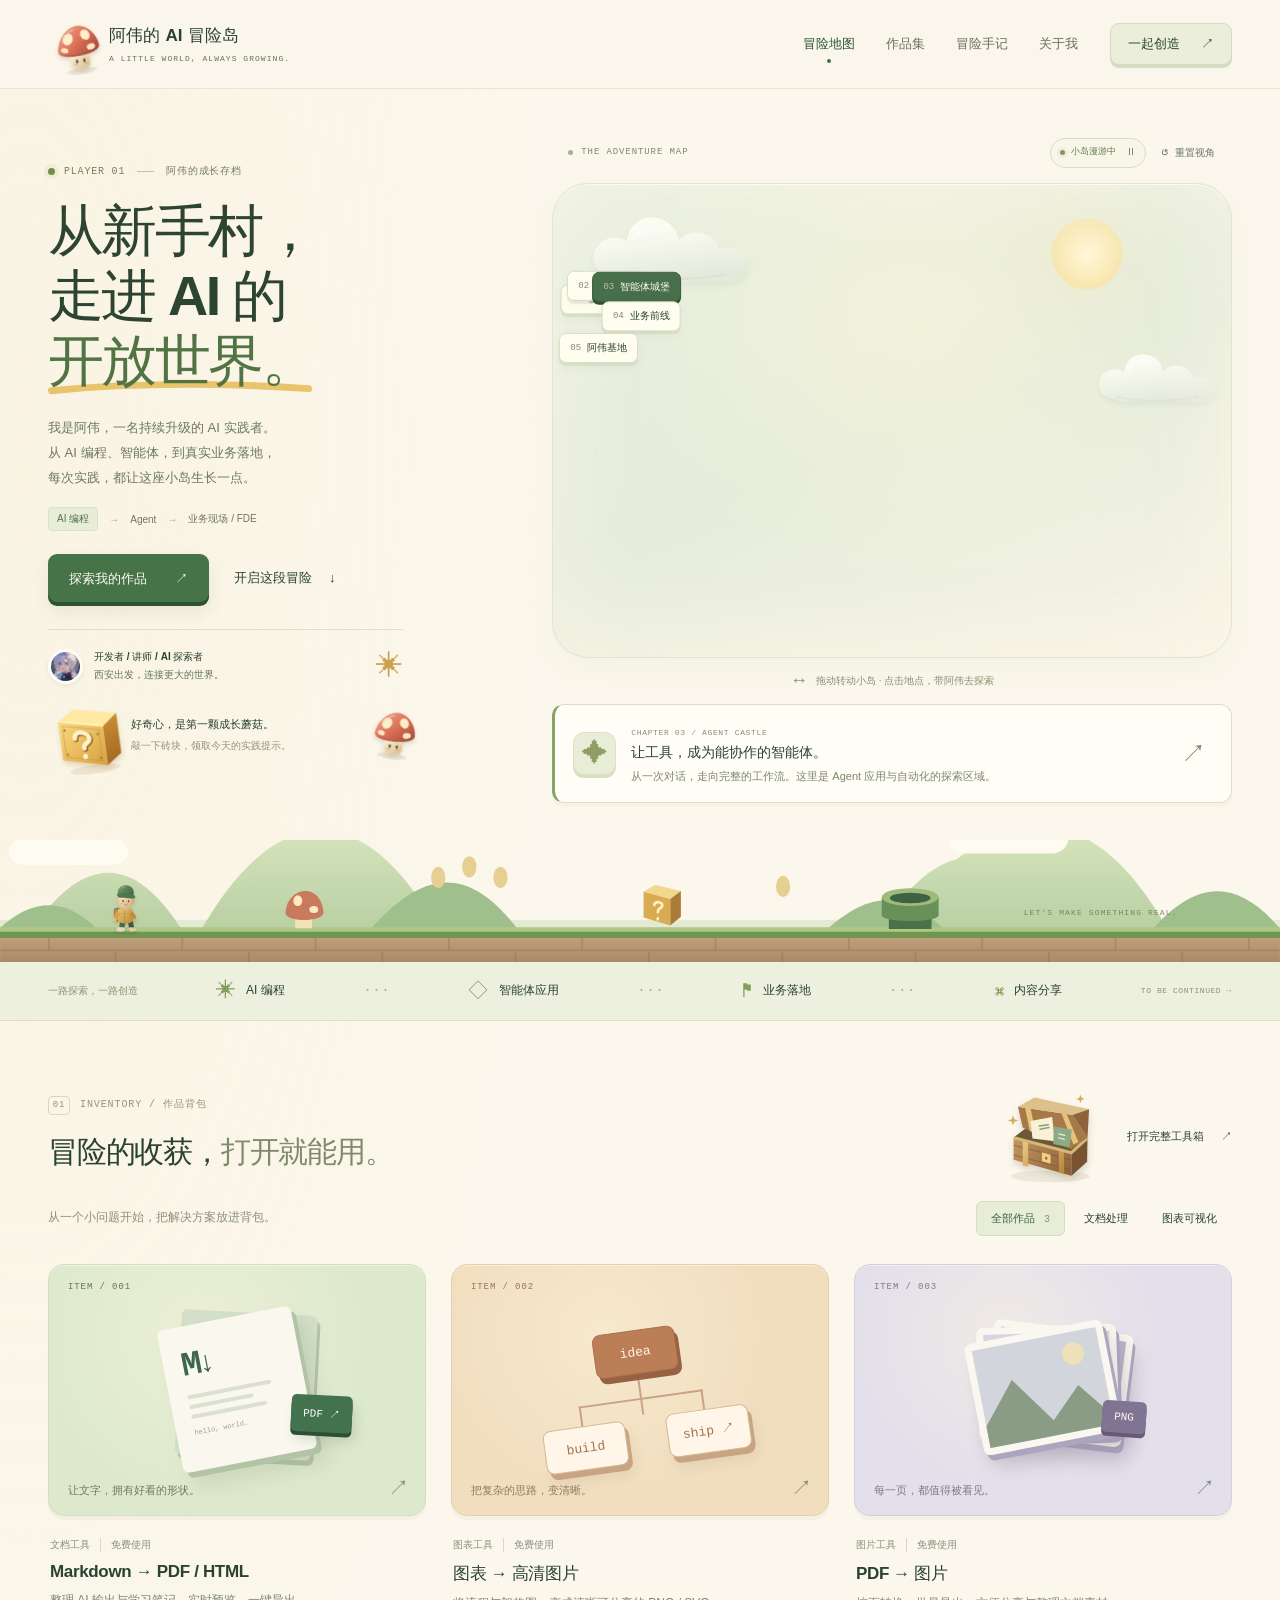
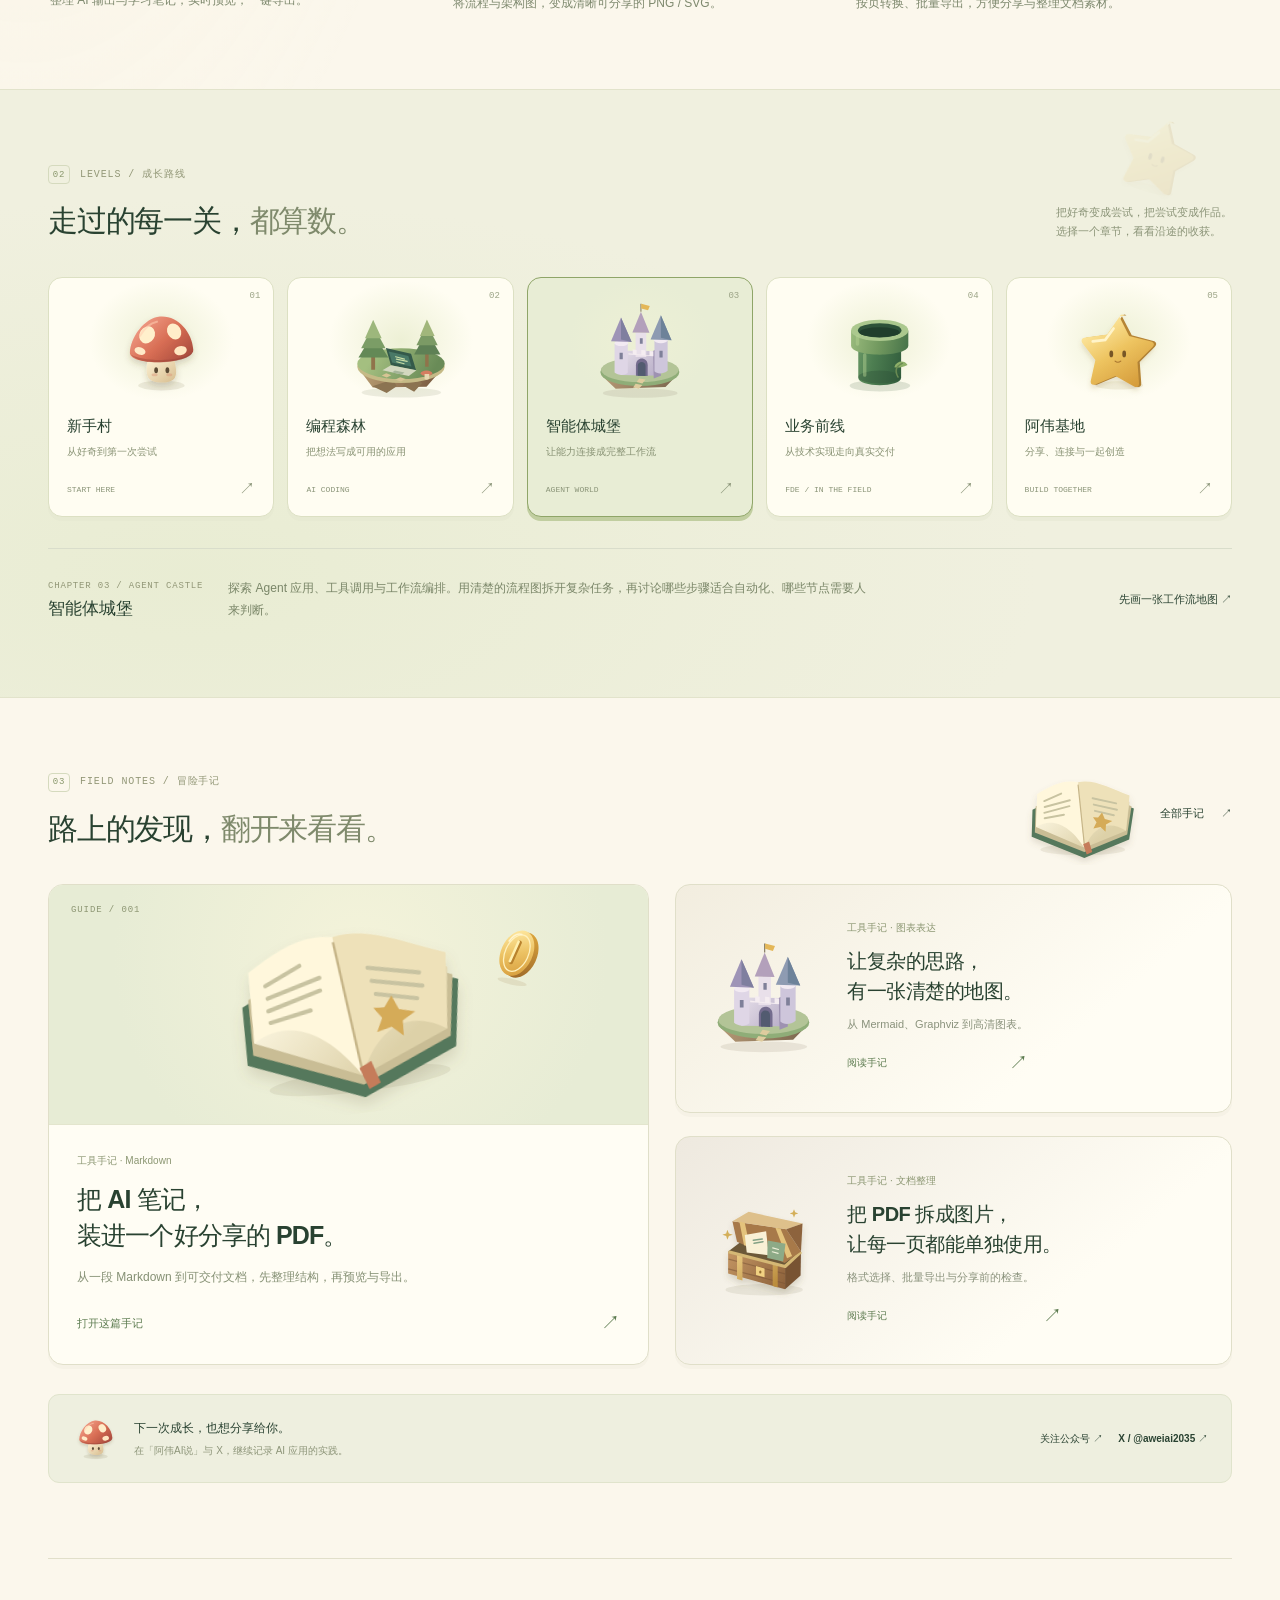
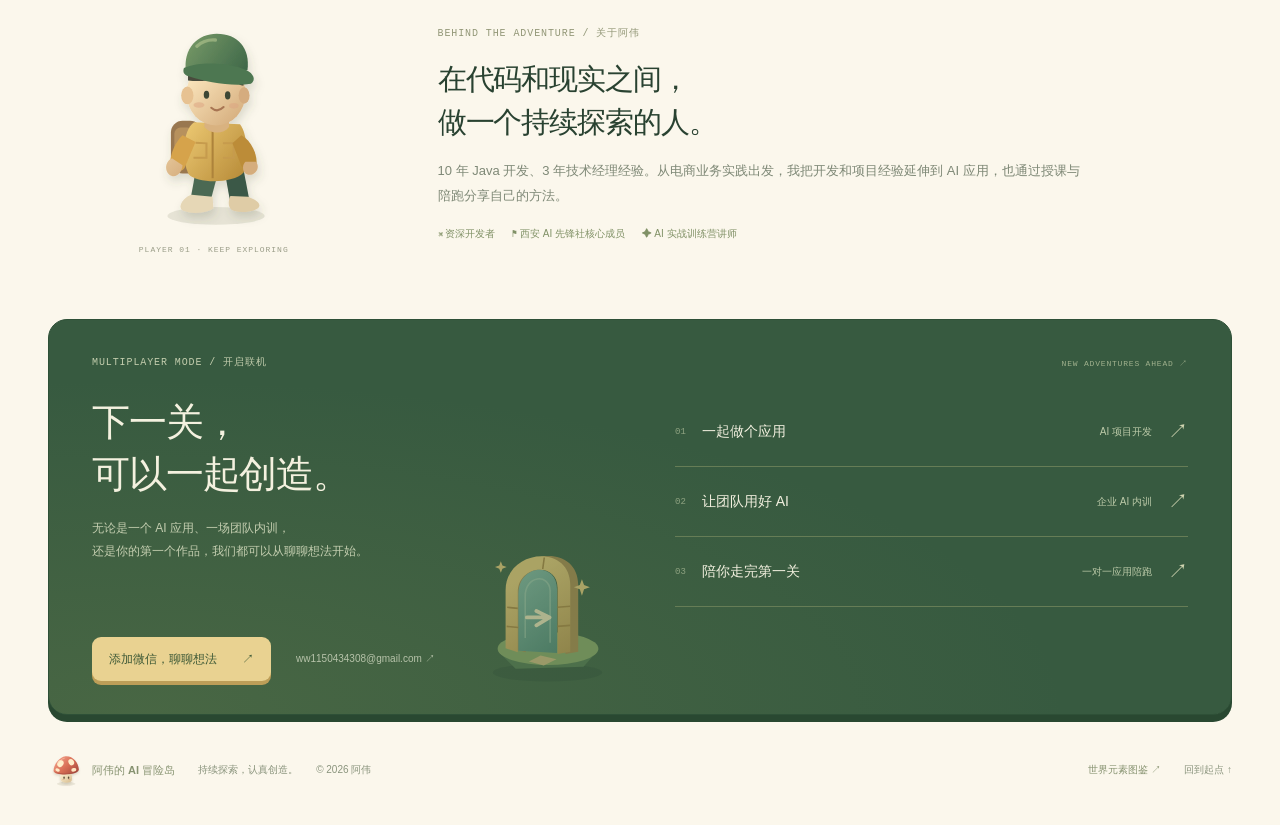
==== commit 1c789def: "chore: redirect root index to adventure page" ====
--- a/index.html
+++ b/index.html
@@ -3,196 +3,13 @@
 <head>
   <meta charset="utf-8">
   <meta name="viewport" content="width=device-width, initial-scale=1">
-  <meta name="description" content="阿伟，AI 应用开发与落地顾问，提供 AI 项目开发、企业内训与一对一应用陪跑。">
-  <title>阿伟 · AI 应用开发与落地</title>
-  <link rel="stylesheet" href="assets/home.css">
-  <script defer src="assets/home.js"></script>
+  <meta name="robots" content="noindex">
+  <meta http-equiv="refresh" content="0; url=adventure/">
+  <link rel="canonical" href="adventure/">
+  <title>阿伟的 AI 冒险岛 · 持续探索，认真创造</title>
+  <script>location.replace('adventure/');</script>
 </head>
 <body>
-  <a class="skip-link" href="#main-content">跳到主要内容</a>
-  <header>
-    <nav class="wrap site-nav" aria-label="主导航">
-      <a class="brand" href="#top" aria-label="阿伟首页">
-        <img class="avatar nav-avatar" src="assets/awei-avatar.jpg" width="44" height="44" alt="阿伟头像">
-        <span>阿伟<small>AI 应用开发与落地</small></span>
-      </a>
-      <div class="nav-links">
-        <a href="#services">服务</a>
-        <a href="#about">关于我</a>
-        <a href="#tools">免费工具</a>
-        <a href="#content">内容分享</a>
-      </div>
-      <button class="button button-small" type="button" data-contact="需求沟通"><span class="contact-cta-long">添加微信，聊聊需求</span><span class="contact-cta-short">添加微信</span> <span aria-hidden="true">↗</span></button>
-    </nav>
-  </header>
-
-  <main id="main-content">
-    <section class="wrap hero" id="top" aria-labelledby="hero-title">
-      <div>
-        <p class="eyebrow">独立技术顾问 · 西安 / 远程合作</p>
-        <h1 id="hero-title">把 AI 想法，<br>做成<em>可用的应用。</em></h1>
-        <p class="hero-copy">我是阿伟。从业务需求出发，提供 AI 应用开发、企业内训与一对一陪跑，陪你走完从想法到落地的每一步。</p>
-        <div class="hero-actions">
-          <button class="button" type="button" data-contact="项目需求">添加微信，聊聊需求 <span aria-hidden="true">↗</span></button>
-          <a class="inline-link" href="#services">了解合作方式 <span aria-hidden="true">↓</span></a>
-        </div>
-        <div class="hero-note" aria-label="合作特点">
-          <span>真实业务出发</span>
-          <span>支持远程合作</span>
-          <span>从方案到落地</span>
-        </div>
-      </div>
-      <div class="blueprint" aria-label="AI 应用落地流程示意图">
-        <div class="blueprint-top"><span>从一个想法开始</span><strong>IDEA → BUILD</strong></div>
-        <div class="flow-card"><i class="flow-index">01</i><div><strong>业务需求</strong><small>找到真正值得解决的问题</small></div></div>
-        <div class="flow-line"></div>
-        <div class="flow-pair">
-          <div class="flow-card"><i class="flow-index">02</i><div><strong>应用方案</strong><small>让技术服务于目标</small></div></div>
-          <span aria-hidden="true">→</span>
-          <div class="flow-card"><i class="flow-index">03</i><div><strong>开发实现</strong><small>把方案变成应用</small></div></div>
-        </div>
-        <div class="flow-line is-right"></div>
-        <div class="flow-card is-finish"><i class="flow-index">04</i><div><strong>落地使用</strong><small>进入真实的工作场景</small></div><b aria-hidden="true">↗</b></div>
-        <p class="blueprint-foot">让每一步，都离解决问题更近。</p>
-      </div>
-    </section>
-
-    <div class="wrap proof" aria-label="经验概览">
-      <div class="proof-item"><strong class="proof-value">10<small>年</small></strong><p class="proof-label">Java 开发经验</p></div>
-      <div class="proof-item"><strong class="proof-value">3<small>年</small></strong><p class="proof-label">技术经理经验</p></div>
-      <div class="proof-item"><strong class="proof-value is-phrase">业务 × 技术 × AI</strong><p class="proof-label">从电商系统实践，到 AI 应用落地</p></div>
-    </div>
-
-    <section class="wrap section" id="services" aria-labelledby="services-title">
-      <div class="section-heading">
-        <p class="eyebrow">合作方式</p>
-        <h2 id="services-title">你的下一步，<br>我们一起往前走。</h2>
-        <p>需要完整交付、团队赋能，或是有人陪你做出第一个应用？</p>
-      </div>
-      <article class="services-main">
-        <div class="service-card">
-          <span class="service-kicker">01 / 项目开发</span>
-          <h3>你提出问题，<br>我把应用做出来。</h3>
-          <p>围绕真实业务，梳理需求、设计方案、推进开发。重点承接 AI 相关项目，具体交付范围根据需求确定。</p>
-          <button class="inline-link" type="button" data-contact="AI 项目开发">聊聊我的项目 <span aria-hidden="true">↗</span></button>
-        </div>
-        <div class="scope">
-          <p class="scope-title">可沟通的项目方向</p>
-          <div class="scope-row"><small>01</small><span>Agent 应用开发</span></div>
-          <div class="scope-row"><small>02</small><span>AI 能力接入业务系统</span></div>
-          <div class="scope-row"><small>03</small><span>具体工作场景的 AI 应用</span></div>
-          <p class="scope-foot">先了解目标，再讨论技术和方案。</p>
-        </div>
-      </article>
-      <div class="service-grid">
-        <article class="service-card">
-          <span class="service-kicker">02 / 企业内训</span>
-          <h3>让团队，把 AI 用起来。</h3>
-          <p>面向研发团队开展 AI 编程与 Agent 实战；面向管理者和业务团队开展 AI 应用与工作提效培训。根据需求主讲或协调讲师资源。</p>
-          <div class="service-footer"><small>西安为主 · 支持线上</small><button class="inline-link" type="button" data-contact="企业内训">沟通内训需求 <span aria-hidden="true">↗</span></button></div>
-        </article>
-        <article class="service-card">
-          <span class="service-kicker">03 / 一对一陪跑</span>
-          <h3>你来动手，我陪你落地。</h3>
-          <p>面向开发者，围绕一个具体的 AI 应用，拆解需求、讨论方案、解决开发问题，一起推进到可部署的成果。</p>
-          <div class="service-footer"><small>线上一对一 · 项目实战</small><button class="inline-link" type="button" data-contact="一对一应用陪跑">聊聊应用目标 <span aria-hidden="true">↗</span></button></div>
-        </article>
-      </div>
-      <p class="aside-line">想用 AI 打造个人 IP、启动自媒体账号？ <button class="inline-link" type="button" data-contact="AI 个人 IP 陪跑">也可以聊聊你的计划 <span aria-hidden="true">↗</span></button></p>
-    </section>
-
-    <section class="about" id="about" aria-labelledby="about-title">
-      <div class="wrap about-grid">
-        <div>
-          <p class="eyebrow">关于阿伟</p>
-          <h2 id="about-title">懂开发，<br>也懂项目如何向前。</h2>
-          <div class="profile-mark"><img class="avatar profile-avatar" src="assets/awei-avatar.jpg" width="72" height="72" alt="阿伟头像"><div class="profile-name">阿伟<small>开发者 / 技术顾问 / 讲师</small></div></div>
-        </div>
-        <div class="about-copy">
-          <p class="lead">10 年代码与项目实践，让我更关注一件事：技术最终解决了什么问题。</p>
-          <p>我是一名资深 Java 开发者，有 3 年技术经理经验，深耕电商会员运营定制方案落地。任职期间，参与过欧莱雅、Dior 等品牌相关项目。</p>
-          <p>现在，我将开发与项目经验延伸到 AI 应用实践，关注如何把 AI 能力接入真实业务，也通过授课和陪跑分享自己的方法。</p>
-          <div class="credentials-list">西安 AI 先锋社核心成员<br>西安 AI 实战训练营师资团队负责人 · 优秀讲师</div>
-        </div>
-      </div>
-    </section>
-
-    <section class="wrap section tools-section" id="tools" aria-labelledby="tools-title">
-      <div class="section-heading">
-        <p class="eyebrow">免费工具</p>
-        <h2 id="tools-title">先解决一个手边的小问题。</h2>
-        <p>我开发的实用工具，免费开放。无需登录，打开就能用。</p>
-      </div>
-      <div class="tool-list">
-        <a class="tool-link" href="md2pdf/index.html" data-tool="md2pdf" data-tool-title="Markdown 转 PDF / HTML">
-          <span class="tool-icon" aria-hidden="true">M↓</span><span><h3>Markdown 转 PDF / HTML</h3><p>整理 AI 输出与学习资料，实时预览，一键导出。</p></span><small class="tool-category">文档转换</small><span class="tool-use">免费使用 ↗</span>
-        </a>
-        <a class="tool-link" href="photo/diagram-converter.html" data-tool="diagram" data-tool-title="图表转高清图片">
-          <span class="tool-icon" aria-hidden="true">⌘</span><span><h3>图表转高清图片</h3><p>把流程与架构图，变成清晰可分享的 PNG / SVG。</p></span><small class="tool-category">图表导出</small><span class="tool-use">免费使用 ↗</span>
-        </a>
-        <a class="tool-link" href="photo/pdf2imageV2.html" data-tool="pdf2image" data-tool-title="PDF 转图片">
-          <span class="tool-icon" aria-hidden="true">▤</span><span><h3>PDF 转图片</h3><p>按页转换、批量导出，方便分享与整理文档素材。</p></span><small class="tool-category">图片处理</small><span class="tool-use">免费使用 ↗</span>
-        </a>
-      </div>
-      <a class="toolbox-link" href="tools.html">打开完整工具箱 <span aria-hidden="true">→</span></a>
-    </section>
-
-    <section class="wrap section" id="content" aria-labelledby="content-title">
-      <div class="content-card">
-        <div class="content-copy">
-          <p class="eyebrow">持续实践，持续分享</p>
-          <h2 id="content-title">做过的尝试，<br>也分享给你。</h2>
-          <p>在「阿伟AI说」和 AI 编程社群里，分享 AI 编程、应用开发，以及用 AI 创作内容的实践经验。</p>
-          <div class="stats"><div><strong>40 万+</strong><small>公众号单篇阅读量</small></div><div><strong>90+</strong><small>AI 编程社群成员</small></div></div>
-          <a class="inline-link" href="https://x.com/aweiai2035" target="_blank" rel="noopener noreferrer">在 X 关注 @aweiai2035 <span aria-hidden="true">↗</span></a>
-        </div>
-        <div class="subscribe">
-          <div class="official-channel">
-            <a class="qr-link official-qr" href="assets/wechat-official.jpg" target="_blank" rel="noopener noreferrer" aria-label="查看阿伟AI说公众号二维码原图"><img class="qr-image" src="assets/wechat-official.jpg" width="258" height="258" alt="阿伟AI说公众号二维码，扫码关注"></a>
-            <strong>阿伟AI说</strong>
-            <p>扫码关注公众号<br>也可在微信搜索「阿伟AI说」</p>
-            <button class="button-ghost button-small" type="button" data-copy-official="阿伟AI说">复制公众号名</button>
-            <small class="copy-status" id="official-copy-status" role="status" aria-live="polite"></small>
-          </div>
-        </div>
-      </div>
-    </section>
-
-    <section class="wrap contact" id="contact" aria-labelledby="contact-title">
-      <div class="contact-copy">
-        <p class="eyebrow">从一次交流开始</p>
-        <h2 id="contact-title">有个想法？<br>聊聊怎么实现。</h2>
-        <p>告诉我你想做什么、目前进展到哪里，以及希望解决的问题。先了解需求，再讨论合作。</p>
-        <button class="button" type="button" data-contact="需求沟通">添加微信，聊聊需求 <span aria-hidden="true">↗</span></button>
-        <p class="mail-note">也可以邮件联系：<a href="mailto:ww1150434308@gmail.com">ww1150434308@gmail.com</a></p>
-      </div>
-      <div class="note"><strong>开始之前，可以想一想</strong><ol><li>你希望解决什么问题？</li><li>目前有哪些系统或资料？</li><li>期望的时间和大致预算？</li></ol><p>还没有完整方案也没关系，带着问题来就好。</p></div>
-    </section>
-  </main>
-
-  <footer class="wrap">
-    <a class="brand" href="#top"><img class="avatar footer-avatar" src="assets/awei-avatar.jpg" width="36" height="36" alt="阿伟头像"><span>阿伟<small>AI 应用开发与落地</small></span></a>
-    <span>© <span id="year">2026</span> 阿伟</span>
-    <a href="https://x.com/aweiai2035" target="_blank" rel="noopener noreferrer">X ↗</a>
-  </footer>
-
-  <dialog id="contact-dialog" aria-labelledby="contact-dialog-title">
-    <button class="dialog-close" type="button" data-close-dialog aria-label="关闭联系窗口">×</button>
-    <p class="eyebrow dialog-eyebrow">先了解需求，再讨论合作</p>
-    <h2 id="contact-dialog-title">聊聊你的需求</h2>
-    <p id="contact-topic">咨询方向：需求沟通</p>
-    <div class="contact-wechat">
-      <a class="qr-link contact-qr" href="assets/wechat-personal.jpg" target="_blank" rel="noopener noreferrer" aria-label="查看阿伟个人微信二维码原图"><img class="qr-image" src="assets/wechat-personal.jpg" width="820" height="1219" alt="阿伟个人微信二维码，扫码添加好友"></a>
-      <p class="qr-hint">使用微信扫码，添加阿伟为好友。<br>手机上可点击图片查看原图，再长按识别或保存后扫码。</p>
-    </div>
-    <div class="contact-panel"><strong>也可以邮件联系</strong><a class="contact-email" href="mailto:ww1150434308@gmail.com">ww1150434308@gmail.com</a><small>可以直接发送你的目标、现状和期望，我会先了解需求。</small></div>
-    <div class="dialog-actions"><a class="button" href="mailto:ww1150434308@gmail.com">写邮件 <span aria-hidden="true">↗</span></a><button class="button-ghost" type="button" data-copy-email="ww1150434308@gmail.com">复制邮箱</button></div>
-    <p class="copy-status" id="copy-status" role="status" aria-live="polite"></p>
-  </dialog>
-
-  <dialog id="tool-dialog" aria-labelledby="tool-dialog-title">
-    <div class="tool-dialog-bar"><button class="inline-link" type="button" data-close-tool><span aria-hidden="true">←</span> 返回主页</button><strong class="tool-dialog-title" id="tool-dialog-title">免费工具</strong><a class="inline-link" id="external-tool" href="#" target="_blank" rel="noopener noreferrer">独立打开 <span aria-hidden="true">↗</span></a></div>
-    <iframe id="tool-frame" title="免费工具" src="about:blank"></iframe>
-  </dialog>
+  <p>正在进入 <a href="adventure/">阿伟的 AI 冒险岛</a>……</p>
 </body>
 </html>
